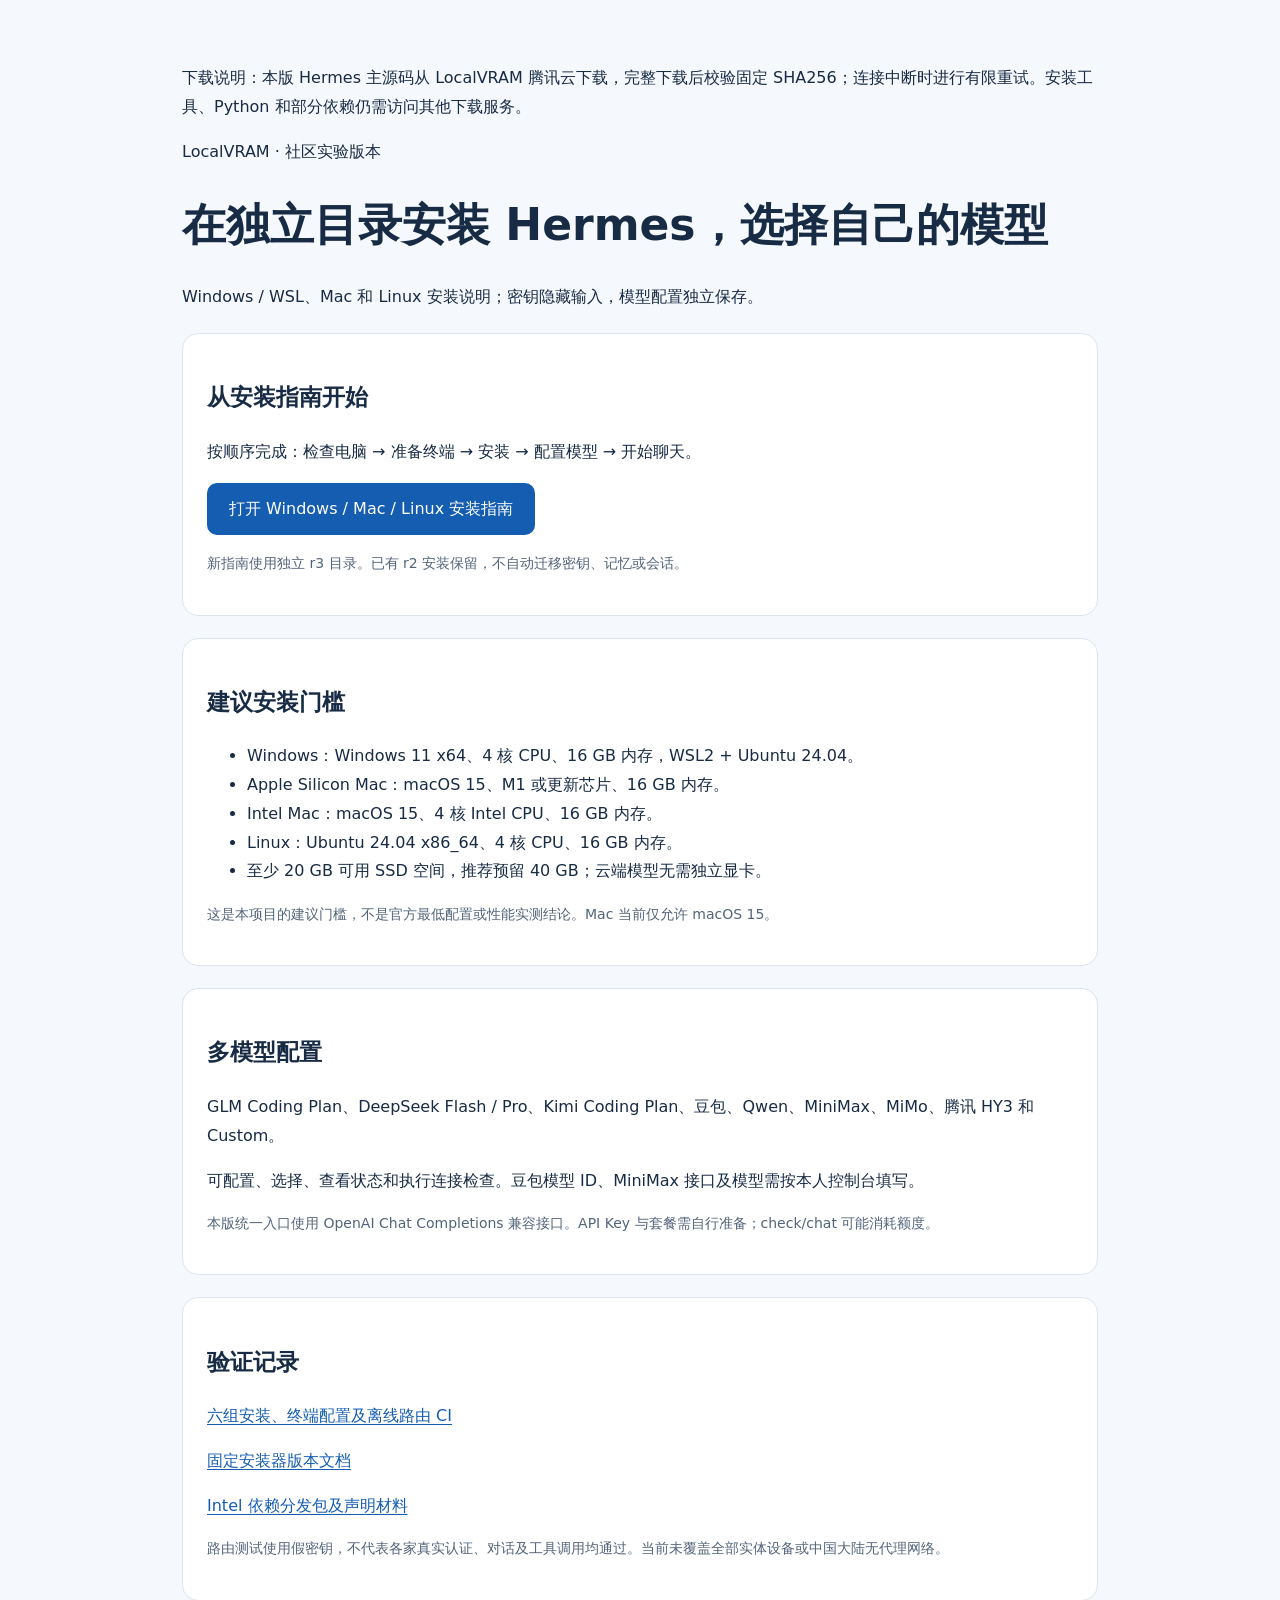
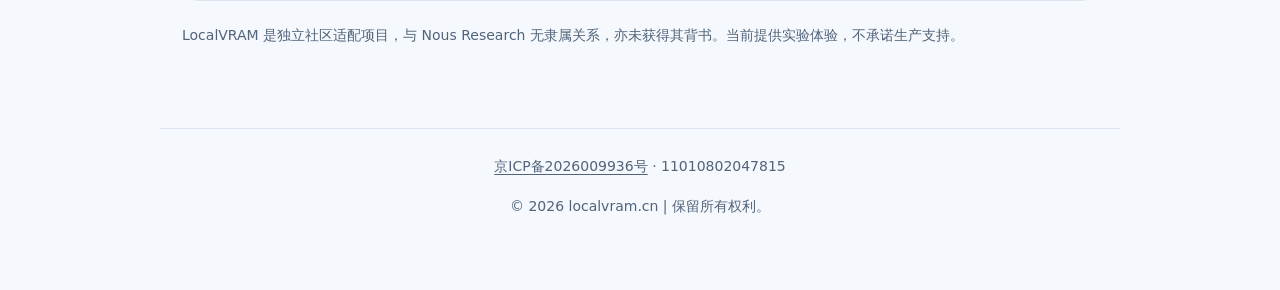
==== site/index.html @ b35cbba8 "docs: pin installation guide to verified Tencent source downloads" ====
<!doctype html>
<html lang="zh-CN">
<head>
<meta charset="utf-8">
<meta name="viewport" content="width=device-width,initial-scale=1">
<meta name="robots" content="noindex,nofollow">
<title>LocalVRAM · Hermes 多模型实验安装入口</title>
<style>
*{box-sizing:border-box}
body{margin:0;background:#f5f8fc;color:#182b45;font:16px/1.8 system-ui,sans-serif}
main{max-width:960px;margin:auto;padding:48px 22px}
h1{font-size:clamp(28px,5vw,44px);line-height:1.3}
h2{font-size:23px}
.card{background:white;border:1px solid #dce5ef;border-radius:16px;padding:24px;margin:22px 0}
a{color:#145db1;text-underline-offset:3px}
.button{display:inline-block;background:#145db1;color:white;padding:12px 22px;border-radius:10px;text-decoration:none}
.small,footer{font-size:14px;color:#52647a}
</style>
</head>
<body><main>
<p>下载说明：本版 Hermes 主源码从 LocalVRAM 腾讯云下载，完整下载后校验固定 SHA256；连接中断时进行有限重试。安装工具、Python 和部分依赖仍需访问其他下载服务。</p>
<p>LocalVRAM · 社区实验版本</p>
<h1>在独立目录安装 Hermes，选择自己的模型</h1>
<p>Windows / WSL、Mac 和 Linux 安装说明；密钥隐藏输入，模型配置独立保存。</p>

<section class="card">
<h2>从安装指南开始</h2>
<p>按顺序完成：检查电脑 → 准备终端 → 安装 → 配置模型 → 开始聊天。</p>
<p><a class="button" href="/guide.html">打开 Windows / Mac / Linux 安装指南</a></p>
<p class="small">新指南使用独立 r3 目录。已有 r2 安装保留，不自动迁移密钥、记忆或会话。</p>
</section>

<section class="card">
<h2>建议安装门槛</h2>
<ul>
<li>Windows：Windows 11 x64、4 核 CPU、16 GB 内存，WSL2 + Ubuntu 24.04。</li>
<li>Apple Silicon Mac：macOS 15、M1 或更新芯片、16 GB 内存。</li>
<li>Intel Mac：macOS 15、4 核 Intel CPU、16 GB 内存。</li>
<li>Linux：Ubuntu 24.04 x86_64、4 核 CPU、16 GB 内存。</li>
<li>至少 20 GB 可用 SSD 空间，推荐预留 40 GB；云端模型无需独立显卡。</li>
</ul>
<p class="small">这是本项目的建议门槛，不是官方最低配置或性能实测结论。Mac 当前仅允许 macOS 15。</p>
</section>

<section class="card">
<h2>多模型配置</h2>
<p>GLM Coding Plan、DeepSeek Flash / Pro、Kimi Coding Plan、豆包、Qwen、MiniMax、MiMo、腾讯 HY3 和 Custom。</p>
<p>可配置、选择、查看状态和执行连接检查。豆包模型 ID、MiniMax 接口及模型需按本人控制台填写。</p>
<p class="small">本版统一入口使用 OpenAI Chat Completions 兼容接口。API Key 与套餐需自行准备；check/chat 可能消耗额度。</p>
</section>

<section class="card">
<h2>验证记录</h2>
<p><a href="https://github.com/kxz2009-crypto/hermes-cn/actions/runs/37817079088">六组安装、终端配置及离线路由 CI</a></p>
<p><a href="https://github.com/kxz2009-crypto/hermes-cn/tree/7b7215b89e9b3e55b879e2cf4e97b48a50bc4321/docs">固定安装器版本文档</a></p>
<p><a href="https://github.com/kxz2009-crypto/hermes-cn/releases/tag/deps-cryptography-50.0.0-macos15-intel-r2">Intel 依赖分发包及声明材料</a></p>
<p class="small">路由测试使用假密钥，不代表各家真实认证、对话及工具调用均通过。当前未覆盖全部实体设备或中国大陆无代理网络。</p>
</section>

<footer>LocalVRAM 是独立社区适配项目，与 Nous Research 无隶属关系，亦未获得其背书。当前提供实验体验，不承诺生产支持。</footer>
</main><footer class="localvram-legal-footer" style="max-width:960px;margin:32px auto;padding:24px 22px;border-top:1px solid #dce5ef;text-align:center;font-size:14px;line-height:1.9;color:#52647a">
  <a href="https://beian.miit.gov.cn/" target="_blank" rel="noopener noreferrer" style="color:inherit">京ICP备2026009936号</a>
  <span aria-hidden="true"> · </span>
  <span>11010802047815</span>
  <p>© 2026 localvram.cn | 保留所有权利。</p>
</footer>

</body></html>
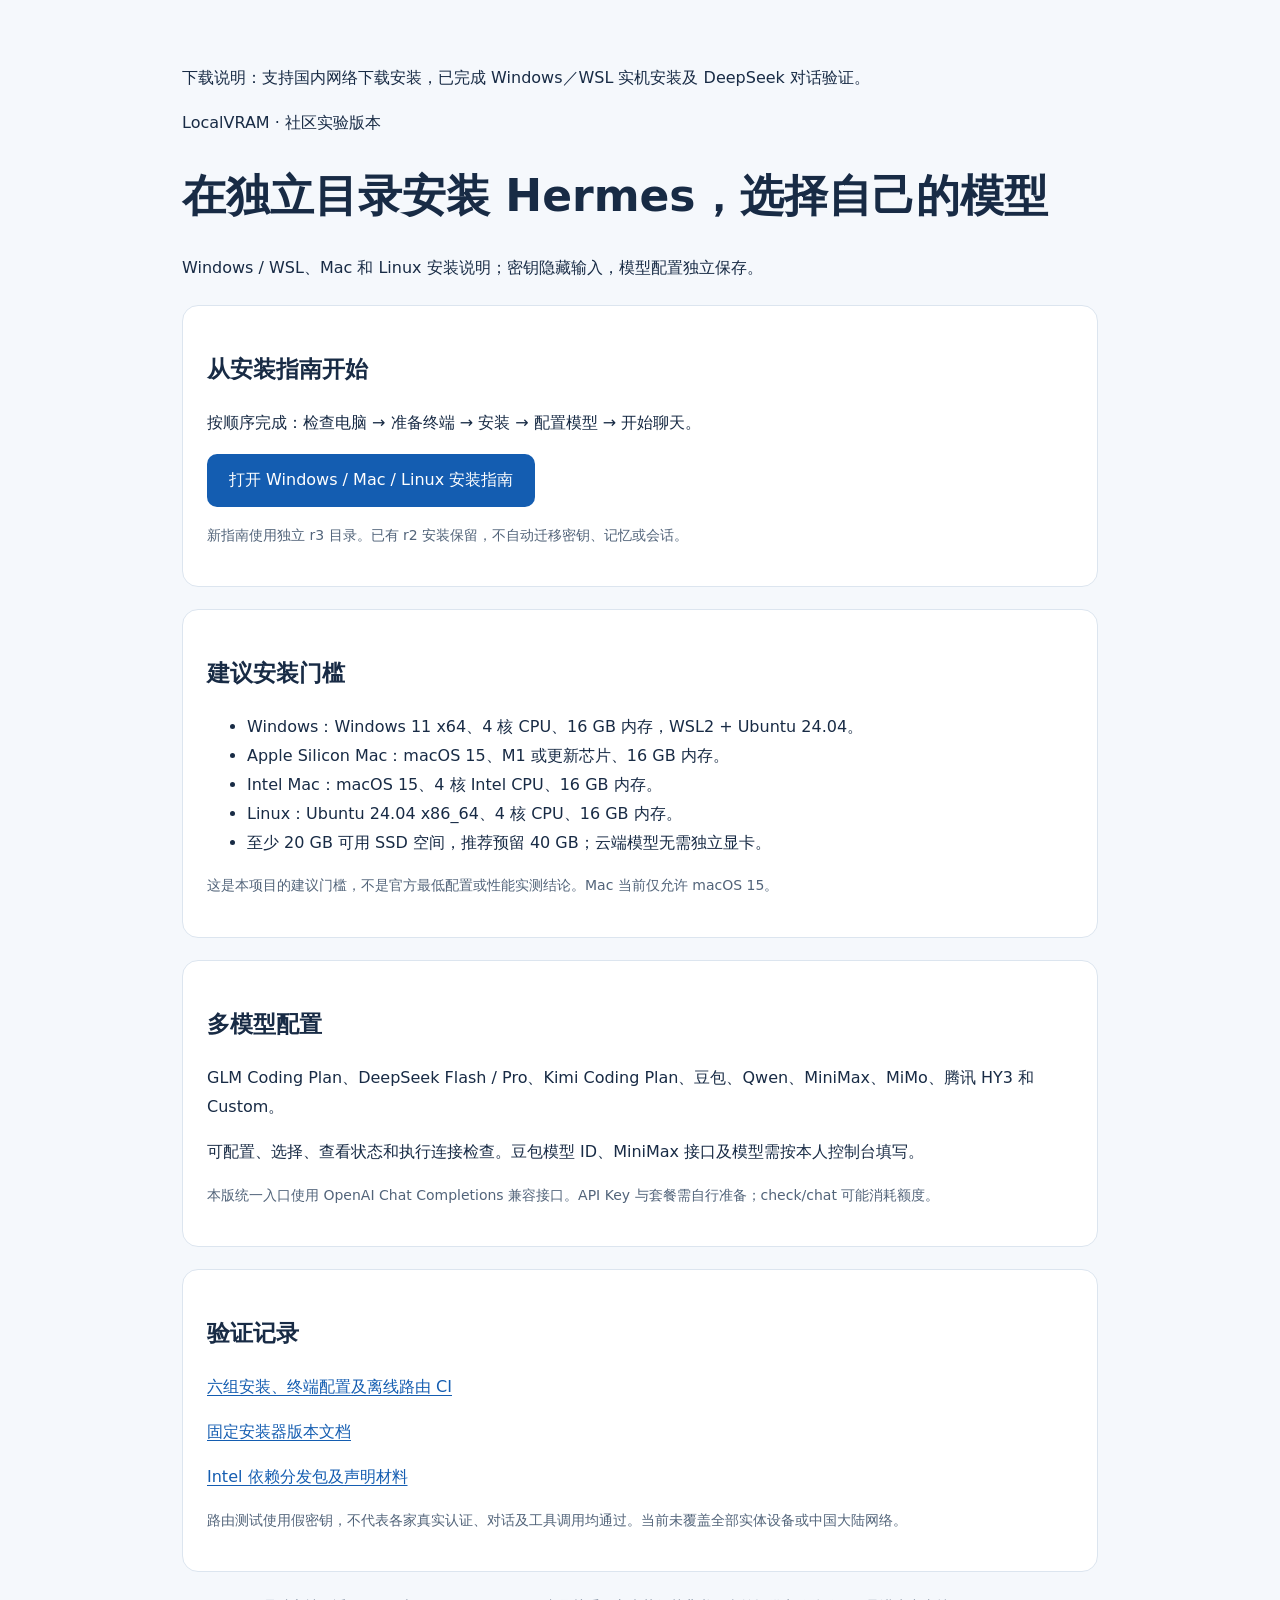
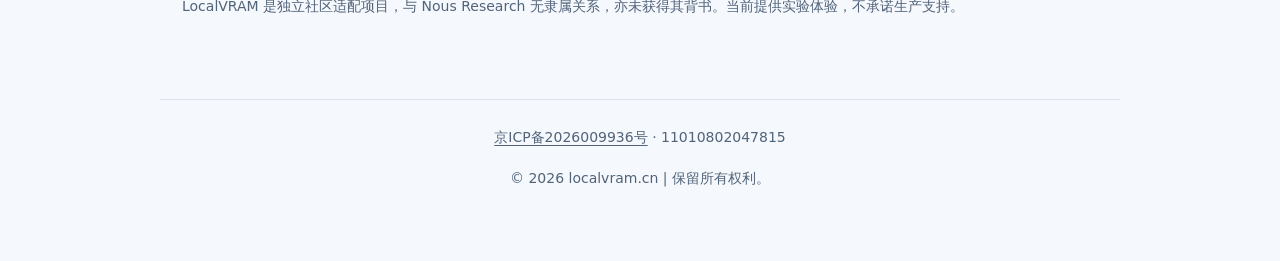
==== commit 0630e7c2: "docs: simplify domestic installation guide and record real-device acceptance" ====
--- a/site/index.html
+++ b/site/index.html
@@ -18,7 +18,7 @@
 </style>
 </head>
 <body><main>
-<p>下载说明：本版 Hermes 主源码从 LocalVRAM 腾讯云下载，完整下载后校验固定 SHA256；连接中断时进行有限重试。安装工具、Python 和部分依赖仍需访问其他下载服务。</p>
+<p>下载说明：支持国内网络下载安装，已完成 Windows／WSL 实机安装及 DeepSeek 对话验证。</p>
 <p>LocalVRAM · 社区实验版本</p>
 <h1>在独立目录安装 Hermes，选择自己的模型</h1>
 <p>Windows / WSL、Mac 和 Linux 安装说明；密钥隐藏输入，模型配置独立保存。</p>
@@ -51,10 +51,10 @@
 
 <section class="card">
 <h2>验证记录</h2>
-<p><a href="https://github.com/kxz2009-crypto/hermes-cn/actions/runs/37817079088">六组安装、终端配置及离线路由 CI</a></p>
-<p><a href="https://github.com/kxz2009-crypto/hermes-cn/tree/7b7215b89e9b3e55b879e2cf4e97b48a50bc4321/docs">固定安装器版本文档</a></p>
+<p><a href="https://github.com/kxz2009-crypto/hermes-cn/actions/runs/37827091899">六组安装、终端配置及离线路由 CI</a></p>
+<p><a href="https://github.com/kxz2009-crypto/hermes-cn/tree/386147344dee20b2921da4afb40c188d6beda499/docs">固定安装器版本文档</a></p>
 <p><a href="https://github.com/kxz2009-crypto/hermes-cn/releases/tag/deps-cryptography-50.0.0-macos15-intel-r2">Intel 依赖分发包及声明材料</a></p>
-<p class="small">路由测试使用假密钥，不代表各家真实认证、对话及工具调用均通过。当前未覆盖全部实体设备或中国大陆无代理网络。</p>
+<p class="small">路由测试使用假密钥，不代表各家真实认证、对话及工具调用均通过。当前未覆盖全部实体设备或中国大陆网络。</p>
 </section>
 
 <footer>LocalVRAM 是独立社区适配项目，与 Nous Research 无隶属关系，亦未获得其背书。当前提供实验体验，不承诺生产支持。</footer>
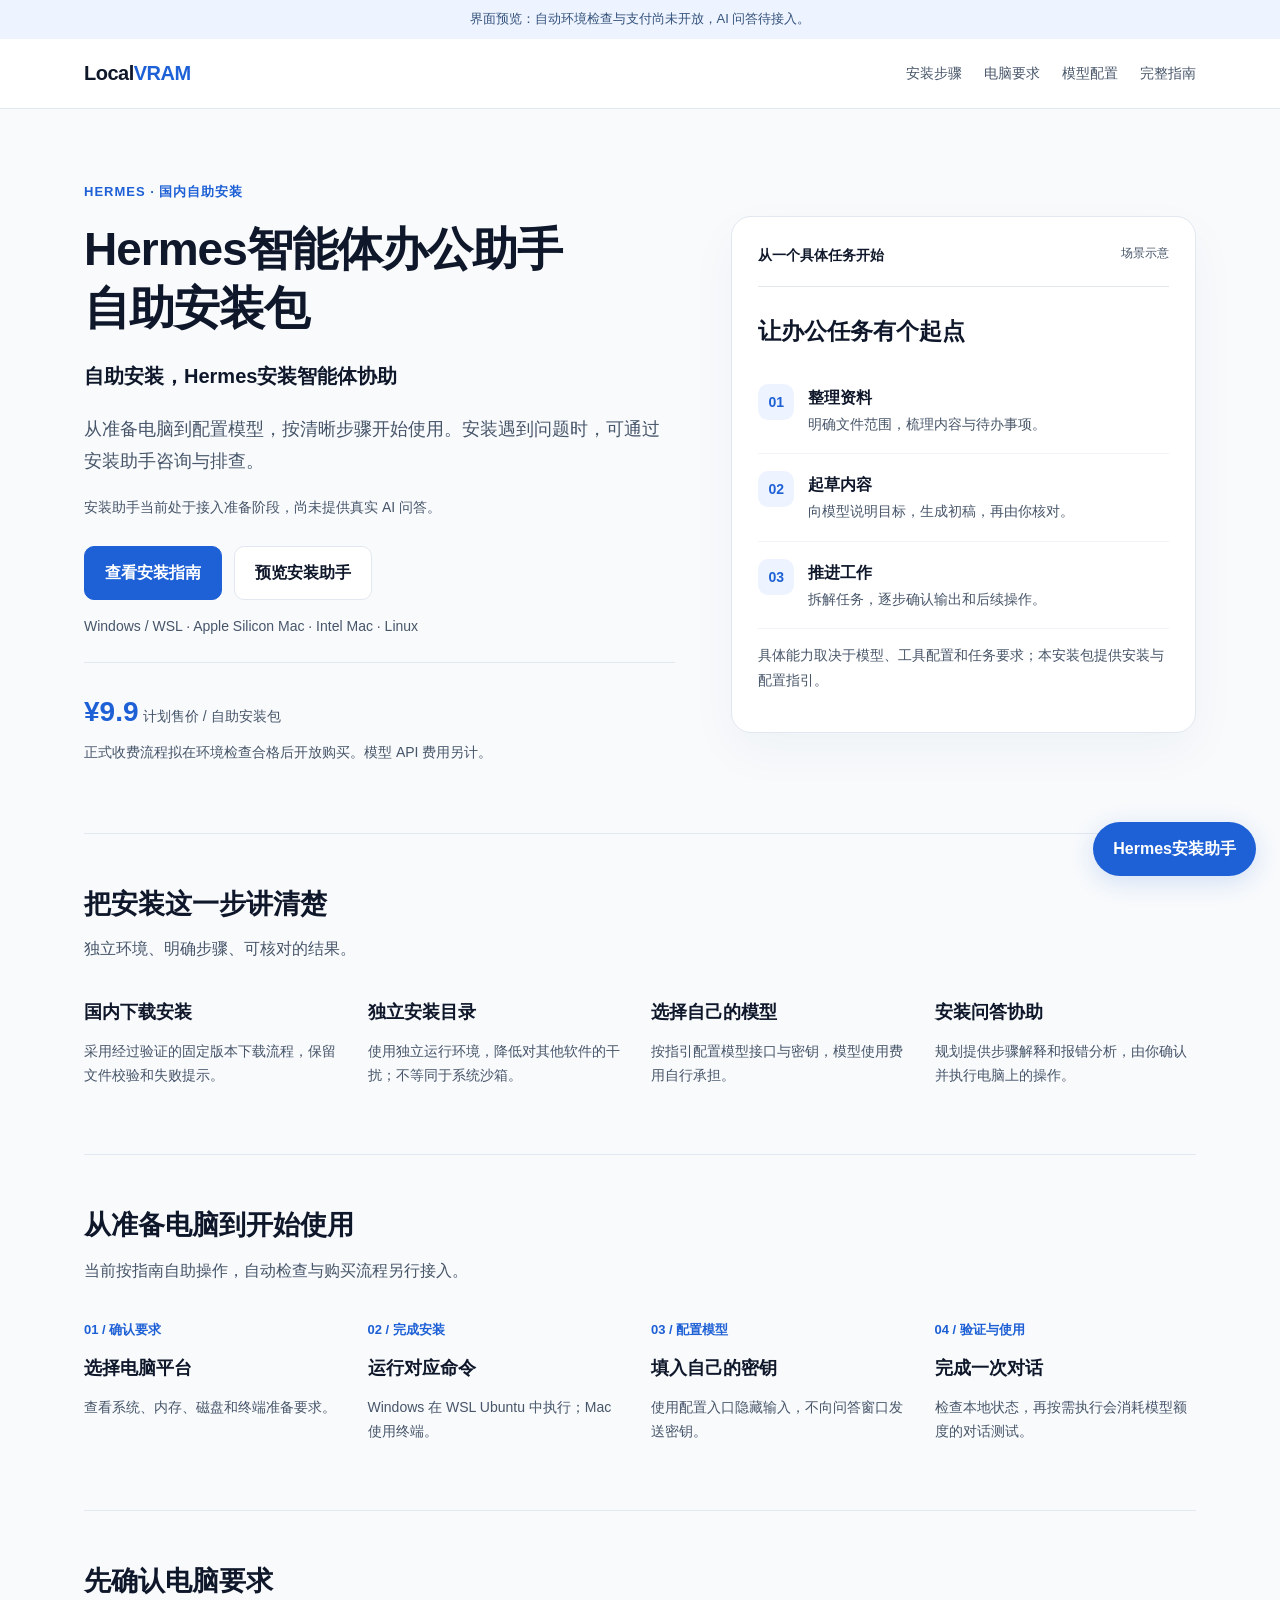
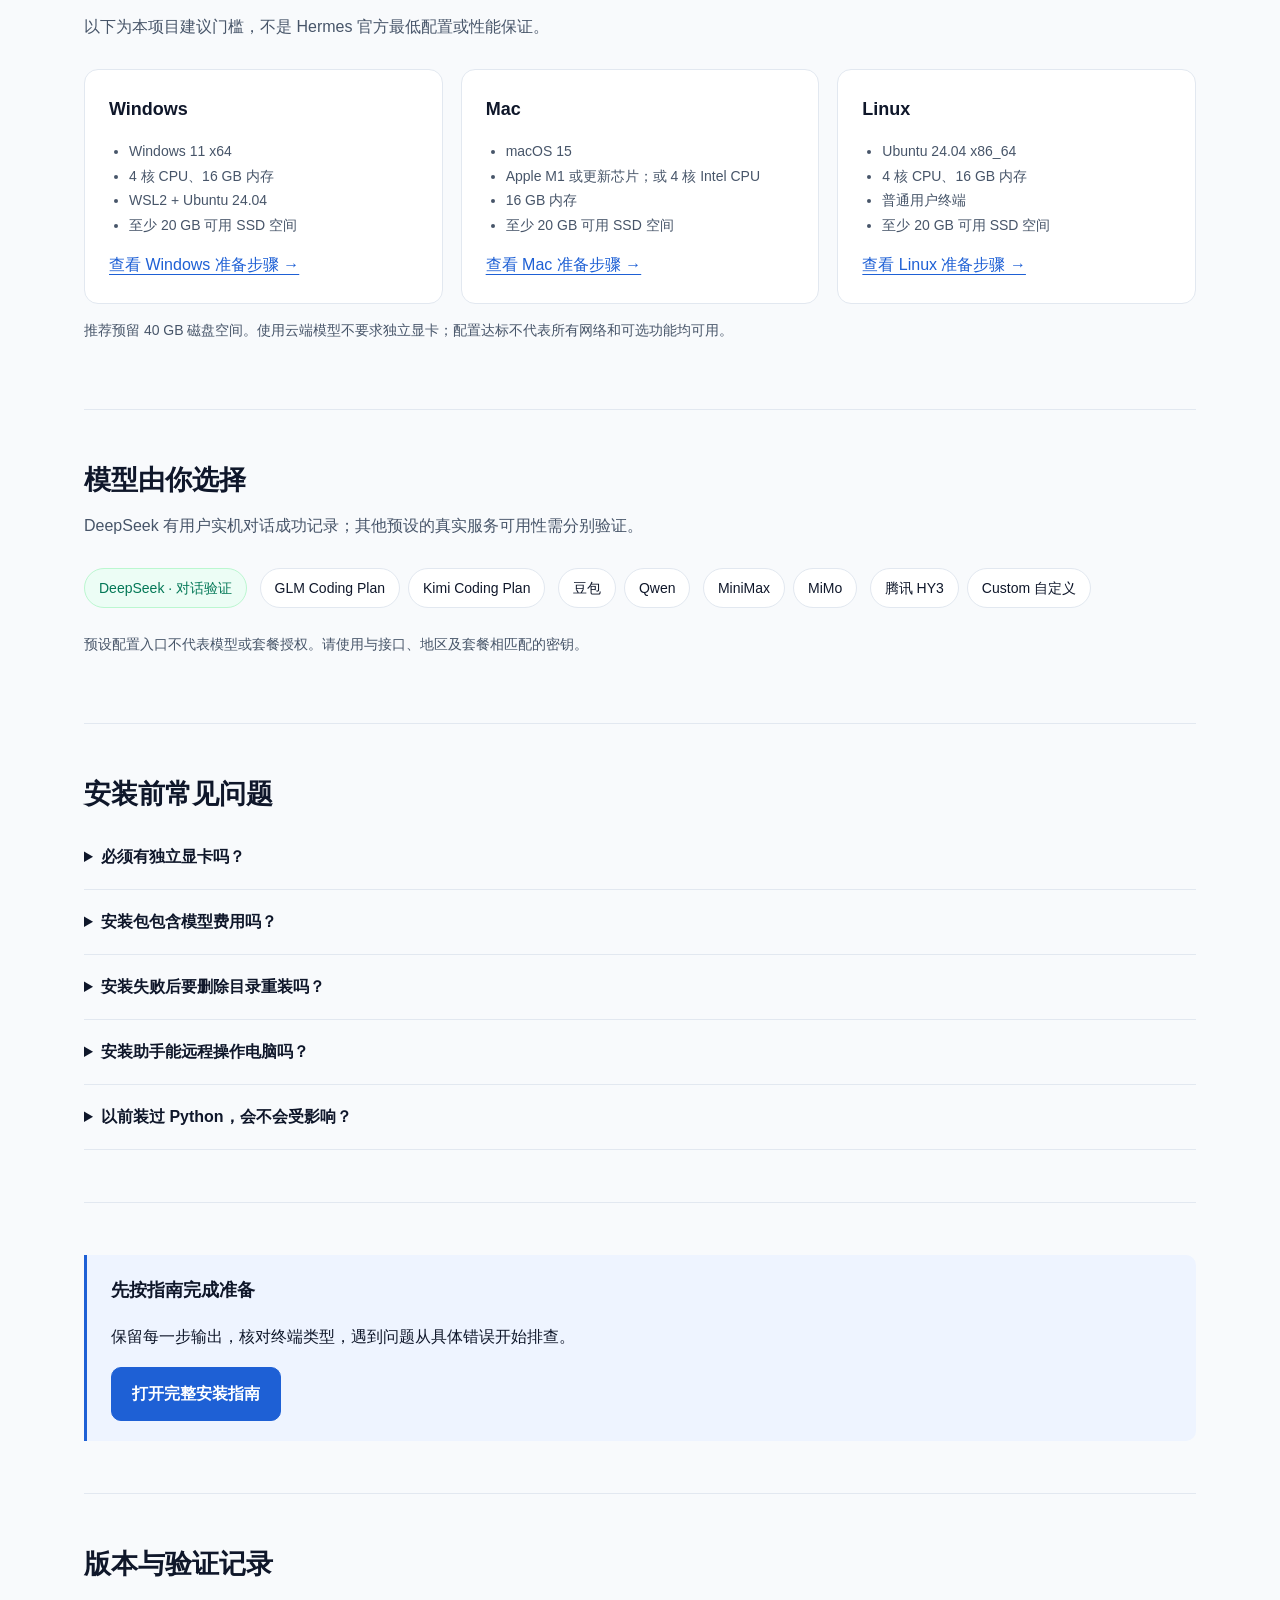
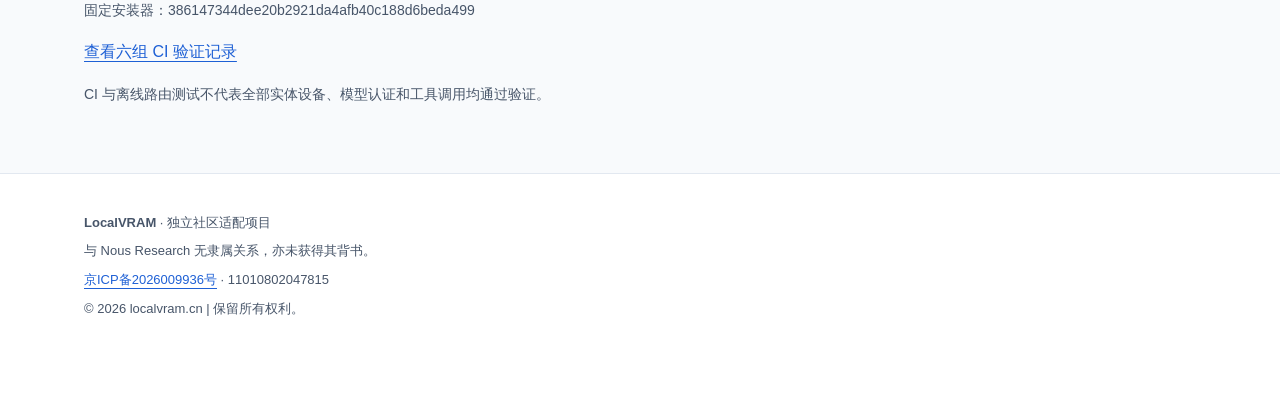
==== commit 77c6c5d9: "feat: add installation assistant UI preview and clear availability states" ====
--- a/site/index.html
+++ b/site/index.html
@@ -4,65 +4,159 @@
 <meta charset="utf-8">
 <meta name="viewport" content="width=device-width,initial-scale=1">
 <meta name="robots" content="noindex,nofollow">
-<title>LocalVRAM · Hermes 多模型实验安装入口</title>
-<style>
-*{box-sizing:border-box}
-body{margin:0;background:#f5f8fc;color:#182b45;font:16px/1.8 system-ui,sans-serif}
-main{max-width:960px;margin:auto;padding:48px 22px}
-h1{font-size:clamp(28px,5vw,44px);line-height:1.3}
-h2{font-size:23px}
-.card{background:white;border:1px solid #dce5ef;border-radius:16px;padding:24px;margin:22px 0}
-a{color:#145db1;text-underline-offset:3px}
-.button{display:inline-block;background:#145db1;color:white;padding:12px 22px;border-radius:10px;text-decoration:none}
-.small,footer{font-size:14px;color:#52647a}
-</style>
+<title>Hermes智能体办公助手自助安装包 · LocalVRAM</title>
+<link rel="stylesheet" href="product.css">
+<script src="product.js" defer></script>
 </head>
-<body><main>
-<p>下载说明：支持国内网络下载安装，已完成 Windows／WSL 实机安装及 DeepSeek 对话验证。</p>
-<p>LocalVRAM · 社区实验版本</p>
-<h1>在独立目录安装 Hermes，选择自己的模型</h1>
-<p>Windows / WSL、Mac 和 Linux 安装说明；密钥隐藏输入，模型配置独立保存。</p>
+<body>
+<div class="preview">界面预览：自动环境检查与支付尚未开放，AI 问答待接入。</div>
+<div class="mobile-note">请在电脑上完成安装。手机可以阅读指南；支付功能尚未开放。</div>
+<header class="header">
+<nav class="nav" aria-label="主导航">
+<a class="brand" href="index.html">Local<span>VRAM</span></a>
+<div class="links">
+<a href="#steps">安装步骤</a><a href="#requirements">电脑要求</a>
+<a href="#models">模型配置</a><a href="guide.html">完整指南</a>
+</div>
+</nav>
+</header>
 
-<section class="card">
-<h2>从安装指南开始</h2>
-<p>按顺序完成：检查电脑 → 准备终端 → 安装 → 配置模型 → 开始聊天。</p>
-<p><a class="button" href="/guide.html">打开 Windows / Mac / Linux 安装指南</a></p>
-<p class="small">新指南使用独立 r3 目录。已有 r2 安装保留，不自动迁移密钥、记忆或会话。</p>
+<main class="container">
+<section class="hero">
+<div>
+<div class="eyebrow">HERMES · 国内自助安装</div>
+<h1>Hermes智能体办公助手<br>自助安装包</h1>
+<p class="subtitle">自助安装，Hermes安装智能体协助</p>
+<p class="lead">从准备电脑到配置模型，按清晰步骤开始使用。安装遇到问题时，可通过安装助手咨询与排查。</p>
+<p class="small">安装助手当前处于接入准备阶段，尚未提供真实 AI 问答。</p>
+<div class="actions">
+<a class="button primary" href="guide.html">查看安装指南</a>
+<button class="button" type="button" data-open-assistant>预览安装助手</button>
+</div>
+<p class="small">Windows / WSL · Apple Silicon Mac · Intel Mac · Linux</p>
+<div class="price">
+<p><strong>¥9.9</strong> <span class="small">计划售价 / 自助安装包</span></p>
+<p class="small">正式收费流程拟在环境检查合格后开放购买。模型 API 费用另计。</p>
+</div>
+</div>
+
+<div class="scene" aria-label="办公使用场景示意">
+<div class="scene-top"><strong>从一个具体任务开始</strong><span>场景示意</span></div>
+<div class="scene-title">让办公任务有个起点</div>
+<div class="task"><b>01</b><div><strong>整理资料</strong>
+<p>明确文件范围，梳理内容与待办事项。</p></div></div>
+<div class="task"><b>02</b><div><strong>起草内容</strong>
+<p>向模型说明目标，生成初稿，再由你核对。</p></div></div>
+<div class="task"><b>03</b><div><strong>推进工作</strong>
+<p>拆解任务，逐步确认输出和后续操作。</p></div></div>
+<p class="small">具体能力取决于模型、工具配置和任务要求；本安装包提供安装与配置指引。</p>
+</div>
 </section>
 
-<section class="card">
-<h2>建议安装门槛</h2>
-<ul>
-<li>Windows：Windows 11 x64、4 核 CPU、16 GB 内存，WSL2 + Ubuntu 24.04。</li>
-<li>Apple Silicon Mac：macOS 15、M1 或更新芯片、16 GB 内存。</li>
-<li>Intel Mac：macOS 15、4 核 Intel CPU、16 GB 内存。</li>
-<li>Linux：Ubuntu 24.04 x86_64、4 核 CPU、16 GB 内存。</li>
-<li>至少 20 GB 可用 SSD 空间，推荐预留 40 GB；云端模型无需独立显卡。</li>
-</ul>
-<p class="small">这是本项目的建议门槛，不是官方最低配置或性能实测结论。Mac 当前仅允许 macOS 15。</p>
+<section class="section">
+<h2>把安装这一步讲清楚</h2>
+<p class="section-intro">独立环境、明确步骤、可核对的结果。</p>
+<div class="grid">
+<div class="feature"><h3>国内下载安装</h3>
+<p>采用经过验证的固定版本下载流程，保留文件校验和失败提示。</p></div>
+<div class="feature"><h3>独立安装目录</h3>
+<p>使用独立运行环境，降低对其他软件的干扰；不等同于系统沙箱。</p></div>
+<div class="feature"><h3>选择自己的模型</h3>
+<p>按指引配置模型接口与密钥，模型使用费用自行承担。</p></div>
+<div class="feature"><h3>安装问答协助</h3>
+<p>规划提供步骤解释和报错分析，由你确认并执行电脑上的操作。</p></div>
+</div>
 </section>
 
-<section class="card">
-<h2>多模型配置</h2>
-<p>GLM Coding Plan、DeepSeek Flash / Pro、Kimi Coding Plan、豆包、Qwen、MiniMax、MiMo、腾讯 HY3 和 Custom。</p>
-<p>可配置、选择、查看状态和执行连接检查。豆包模型 ID、MiniMax 接口及模型需按本人控制台填写。</p>
-<p class="small">本版统一入口使用 OpenAI Chat Completions 兼容接口。API Key 与套餐需自行准备；check/chat 可能消耗额度。</p>
+<section class="section" id="steps">
+<h2>从准备电脑到开始使用</h2>
+<p class="section-intro">当前按指南自助操作，自动检查与购买流程另行接入。</p>
+<div class="grid">
+<div class="feature"><div class="number">01 / 确认要求</div>
+<h3>选择电脑平台</h3><p>查看系统、内存、磁盘和终端准备要求。</p></div>
+<div class="feature"><div class="number">02 / 完成安装</div>
+<h3>运行对应命令</h3><p>Windows 在 WSL Ubuntu 中执行；Mac 使用终端。</p></div>
+<div class="feature"><div class="number">03 / 配置模型</div>
+<h3>填入自己的密钥</h3><p>使用配置入口隐藏输入，不向问答窗口发送密钥。</p></div>
+<div class="feature"><div class="number">04 / 验证与使用</div>
+<h3>完成一次对话</h3><p>检查本地状态，再按需执行会消耗模型额度的对话测试。</p></div>
+</div>
 </section>
 
-<section class="card">
-<h2>验证记录</h2>
-<p><a href="https://github.com/kxz2009-crypto/hermes-cn/actions/runs/37827091899">六组安装、终端配置及离线路由 CI</a></p>
-<p><a href="https://github.com/kxz2009-crypto/hermes-cn/tree/386147344dee20b2921da4afb40c188d6beda499/docs">固定安装器版本文档</a></p>
-<p><a href="https://github.com/kxz2009-crypto/hermes-cn/releases/tag/deps-cryptography-50.0.0-macos15-intel-r2">Intel 依赖分发包及声明材料</a></p>
-<p class="small">路由测试使用假密钥，不代表各家真实认证、对话及工具调用均通过。当前未覆盖全部实体设备或中国大陆网络。</p>
+<section class="section" id="requirements">
+<h2>先确认电脑要求</h2>
+<p class="section-intro">以下为本项目建议门槛，不是 Hermes 官方最低配置或性能保证。</p>
+<div class="platforms">
+<article class="platform"><h3>Windows</h3><ul>
+<li>Windows 11 x64</li><li>4 核 CPU、16 GB 内存</li>
+<li>WSL2 + Ubuntu 24.04</li><li>至少 20 GB 可用 SSD 空间</li>
+</ul><a href="guide.html">查看 Windows 准备步骤 →</a></article>
+<article class="platform"><h3>Mac</h3><ul>
+<li>macOS 15</li><li>Apple M1 或更新芯片；或 4 核 Intel CPU</li>
+<li>16 GB 内存</li><li>至少 20 GB 可用 SSD 空间</li>
+</ul><a href="guide.html">查看 Mac 准备步骤 →</a></article>
+<article class="platform"><h3>Linux</h3><ul>
+<li>Ubuntu 24.04 x86_64</li><li>4 核 CPU、16 GB 内存</li>
+<li>普通用户终端</li><li>至少 20 GB 可用 SSD 空间</li>
+</ul><a href="guide.html">查看 Linux 准备步骤 →</a></article>
+</div>
+<p class="small">推荐预留 40 GB 磁盘空间。使用云端模型不要求独立显卡；配置达标不代表所有网络和可选功能均可用。</p>
 </section>
 
-<footer>LocalVRAM 是独立社区适配项目，与 Nous Research 无隶属关系，亦未获得其背书。当前提供实验体验，不承诺生产支持。</footer>
-</main><footer class="localvram-legal-footer" style="max-width:960px;margin:32px auto;padding:24px 22px;border-top:1px solid #dce5ef;text-align:center;font-size:14px;line-height:1.9;color:#52647a">
-  <a href="https://beian.miit.gov.cn/" target="_blank" rel="noopener noreferrer" style="color:inherit">京ICP备2026009936号</a>
-  <span aria-hidden="true"> · </span>
-  <span>11010802047815</span>
-  <p>© 2026 localvram.cn | 保留所有权利。</p>
-</footer>
+<section class="section" id="models">
+<h2>模型由你选择</h2>
+<p class="section-intro">DeepSeek 有用户实机对话成功记录；其他预设的真实服务可用性需分别验证。</p>
+<span class="pill verified">DeepSeek · 对话验证</span>
+<span class="pill">GLM Coding Plan</span><span class="pill">Kimi Coding Plan</span>
+<span class="pill">豆包</span><span class="pill">Qwen</span>
+<span class="pill">MiniMax</span><span class="pill">MiMo</span>
+<span class="pill">腾讯 HY3</span><span class="pill">Custom 自定义</span>
+<p class="small">预设配置入口不代表模型或套餐授权。请使用与接口、地区及套餐相匹配的密钥。</p>
+</section>
 
-</body></html>
+<section class="section">
+<h2>安装前常见问题</h2>
+<details class="faq"><summary>必须有独立显卡吗？</summary>
+<p>本版主要连接云端模型，无需独立显卡。本地模型需要另行评估硬件。</p></details>
+<details class="faq"><summary>安装包包含模型费用吗？</summary>
+<p>不包含。模型账号、API Key 和使用额度由你自行准备。</p></details>
+<details class="faq"><summary>安装失败后要删除目录重装吗？</summary>
+<p>先保留错误提示和失败现场，查看指南对应处理方法。不要直接删除已有安装、配置或会话。</p></details>
+<details class="faq"><summary>安装助手能远程操作电脑吗？</summary>
+<p>不能。问答功能拟提供安装解释和排错建议，电脑操作由你确认并执行。</p></details>
+<details class="faq"><summary>以前装过 Python，会不会受影响？</summary>
+<p>本版使用独立运行环境以降低干扰，不承诺绝对零冲突。安装前仍需检查路径与现有环境。</p></details>
+</section>
+
+<section class="section">
+<div class="notice">
+<h3>先按指南完成准备</h3>
+<p>保留每一步输出，核对终端类型，遇到问题从具体错误开始排查。</p>
+<a class="button primary" href="guide.html">打开完整安装指南</a>
+</div>
+</section>
+
+<section class="section">
+<h2>版本与验证记录</h2>
+<p class="small">固定安装器：386147344dee20b2921da4afb40c188d6beda499</p>
+<p><a href="https://github.com/kxz2009-crypto/hermes-cn/actions/runs/37827091899">查看六组 CI 验证记录</a></p>
+<p class="small">CI 与离线路由测试不代表全部实体设备、模型认证和工具调用均通过验证。</p>
+</section>
+</main>
+<footer class="footer"><div class="footer-inner">
+<p><strong>LocalVRAM</strong> · 独立社区适配项目</p>
+<p>与 Nous Research 无隶属关系，亦未获得其背书。</p>
+<p><a href="https://beian.miit.gov.cn/" target="_blank"
+rel="noopener noreferrer">京ICP备2026009936号</a> · <span>11010802047815</span></p>
+<p>© 2026 localvram.cn | 保留所有权利。</p>
+</div></footer>
+<button class="assistant-launch" id="assistant-launch" type="button"
+aria-haspopup="dialog" aria-controls="assistant-panel">Hermes安装助手</button>
+<dialog class="assistant-panel" id="assistant-panel" aria-labelledby="assistant-title">
+<div class="assistant-top"><strong id="assistant-title">Hermes安装助手 · 预览</strong>
+<button id="assistant-close" type="button" aria-label="关闭安装助手">关闭</button></div>
+<iframe src="install-assistant.html" title="Hermes安装助手问答"
+loading="lazy" referrerpolicy="same-origin"></iframe>
+</dialog>
+</body>
+</html>
--- a/site/product.css
+++ b/site/product.css
@@ -0,0 +1,138 @@
+:root{
+  --blue:#1e60d5;--blue-dark:#164eac;--ink:#0f172a;
+  --muted:#475569;--line:#e2e8f0;--bg:#f8fafc;
+  --green:#059669;--radius:16px;
+}
+*{box-sizing:border-box}
+html{scroll-behavior:smooth;scroll-padding-top:100px}
+body{margin:0;background:var(--bg);color:var(--ink);
+  font:16px/1.75 -apple-system,BlinkMacSystemFont,"Segoe UI",
+  "PingFang SC","Microsoft YaHei",sans-serif}
+a{color:var(--blue);text-underline-offset:4px}
+button,input,textarea{font:inherit}
+button,a{-webkit-tap-highlight-color:transparent}
+button{cursor:pointer}
+:focus-visible{outline:3px solid #0ea5e9;outline-offset:4px}
+[hidden]{display:none!important}
+.preview{padding:8px 20px;text-align:center;background:#eef4ff;
+  color:#34527c;font-size:13px}
+.header{background:#ffffffed;border-bottom:1px solid var(--line);
+  position:sticky;top:0;z-index:10}
+.nav{max-width:1160px;margin:auto;padding:17px 24px;display:flex;
+  align-items:center;justify-content:space-between;gap:20px;flex-wrap:wrap}
+.brand{font-size:20px;font-weight:800;letter-spacing:-.5px;
+  text-decoration:none;color:var(--ink)}
+.brand span{color:var(--blue)}
+.links{display:flex;gap:22px;align-items:center;flex-wrap:wrap}
+.links a{font-size:14px;color:var(--muted);text-decoration:none}
+.links a:hover{color:var(--blue)}
+.container{max-width:1160px;margin:auto;padding:0 24px}
+.hero{display:grid;grid-template-columns:1.12fr .88fr;
+  gap:56px;align-items:center;padding:72px 0 64px}
+.eyebrow{font-size:13px;font-weight:700;letter-spacing:1px;color:var(--blue)}
+h1{font-size:clamp(30px,3.8vw,46px);line-height:1.3;letter-spacing:-1px;
+  margin:16px 0 20px}
+h2{font-size:27px;line-height:1.4;margin:0 0 12px}
+h3{font-size:18px;margin:0 0 10px}
+.lead{color:var(--muted);font-size:18px;max-width:620px}
+.subtitle{font-weight:600;color:var(--ink);font-size:20px}
+.actions{display:flex;gap:12px;flex-wrap:wrap;margin:26px 0 14px}
+.button{display:inline-flex;align-items:center;justify-content:center;
+  padding:12px 20px;border-radius:10px;border:1px solid var(--line);
+  background:#fff;color:var(--ink);font-weight:600;text-decoration:none}
+.button.primary{background:var(--blue);border-color:var(--blue);color:#fff}
+.button.primary:hover{background:var(--blue-dark)}
+.small{font-size:14px;color:var(--muted)}
+.price{margin-top:24px;padding-top:20px;border-top:1px solid var(--line)}
+.price strong{font-size:28px;color:var(--blue)}
+.price p{margin:4px 0}
+.scene{background:#fff;border:1px solid var(--line);border-radius:20px;
+  padding:26px;box-shadow:0 18px 50px #19365b0a}
+.scene-top{display:flex;justify-content:space-between;gap:12px;
+  padding-bottom:18px;border-bottom:1px solid var(--line);font-size:14px}
+.scene-top span{color:var(--muted);font-size:12px}
+.scene-title{font-size:23px;font-weight:700;margin:24px 0 16px}
+.task{display:flex;gap:14px;padding:17px 0;border-bottom:1px solid #f1f5f9}
+.task b{display:grid;place-items:center;width:36px;height:36px;flex:none;
+  border-radius:10px;background:#eef4ff;color:var(--blue);font-size:14px}
+.task p{margin:0;font-size:14px;color:var(--muted)}
+.task strong{font-size:16px}
+.section{padding:52px 0;border-top:1px solid var(--line)}
+.section-intro{color:var(--muted);margin:0 0 28px}
+.grid{display:grid;grid-template-columns:repeat(4,minmax(0,1fr));gap:22px}
+.feature{padding:6px 0}
+.feature p{font-size:14px;color:var(--muted);margin:8px 0}
+.number{font-size:13px;color:var(--blue);font-weight:700;margin-bottom:12px}
+.platforms{display:grid;grid-template-columns:repeat(3,minmax(0,1fr));gap:18px}
+.platform{background:#fff;border:1px solid var(--line);border-radius:14px;padding:24px}
+.platform ul{padding-left:20px;color:var(--muted);font-size:14px}
+.pill{display:inline-block;border:1px solid var(--line);border-radius:24px;
+  padding:7px 14px;background:#fff;font-size:14px;margin:0 8px 10px 0}
+.pill.verified{color:#047857;background:#ecfdf5;border-color:#bbf7d0}
+details.faq{border-bottom:1px solid var(--line);padding:18px 0}
+details.faq summary{cursor:pointer;font-weight:600}
+details.faq p{color:var(--muted);max-width:850px}
+.notice{padding:20px 24px;border-left:3px solid var(--blue);
+  background:#eef4ff;border-radius:0 10px 10px 0}
+.footer{border-top:1px solid var(--line);padding:32px 24px 90px;
+  background:#fff;color:var(--muted);font-size:13px}
+.footer-inner{max-width:1112px;margin:auto}
+.footer p{margin:6px 0}
+.mobile-note{display:none}
+.assistant-launch{position:fixed;right:24px;bottom:24px;z-index:25;
+  border:0;border-radius:30px;background:var(--blue);color:white;
+  padding:13px 20px;font-weight:600;box-shadow:0 6px 24px #1e60d52b}
+.assistant-panel{position:fixed;inset:16px 16px 16px auto;margin:0;
+  width:410px;max-width:calc(100vw - 32px);height:calc(100dvh - 32px);
+  max-height:none;padding:0;border:1px solid var(--line);border-radius:16px;
+  box-shadow:0 16px 60px #0f172a24;background:#fff;z-index:30}
+.assistant-panel[open]{display:flex;flex-direction:column}
+.assistant-panel::backdrop{background:#0f172a55}
+.assistant-top{display:flex;align-items:center;justify-content:space-between;
+  padding:13px 18px;border-bottom:1px solid var(--line);font-size:14px}
+.assistant-top button{border:1px solid var(--line);border-radius:7px;
+  padding:4px 10px;background:#fff;color:var(--ink)}
+.assistant-panel iframe{border:0;width:100%;flex:1;min-height:0}
+.guide{max-width:940px;margin:auto;padding:40px 28px 64px}
+.guide h1{font-size:34px}
+.guide h2{margin-top:42px;font-size:23px}
+.guide p,.guide li{overflow-wrap:anywhere}
+.guide pre{position:relative;overflow:auto;background:#102139;color:#edf5ff;
+  border-radius:12px;padding:52px 20px 20px;line-height:1.65}
+.guide code{font:13px/1.65 ui-monospace,SFMono-Regular,Consolas,monospace}
+.code-copy{position:absolute;right:10px;top:10px;background:#263d59;color:#fff;
+  border:1px solid #46617f;border-radius:6px;padding:4px 10px;font-size:12px}
+.guide-toc{background:#fff;border:1px solid var(--line);border-radius:12px;
+  padding:16px 20px;margin:24px 0}
+.guide-toc summary{cursor:pointer;font-weight:600}
+.guide-toc ol{padding-left:22px}
+.guide-toc a{font-size:14px}
+@media(min-width:1280px){
+  body.assistant-open{padding-right:440px}
+  body.assistant-open .hero{grid-template-columns:1fr;gap:28px}
+  body.assistant-open .grid{grid-template-columns:repeat(2,minmax(0,1fr))}
+  body.assistant-open .platforms{grid-template-columns:1fr}
+}
+@media(max-width:860px){
+  .hero{grid-template-columns:1fr;gap:32px;padding:36px 0}
+  .grid{grid-template-columns:repeat(2,minmax(0,1fr))}
+  .platforms{grid-template-columns:1fr}
+  .mobile-note{display:block;background:#fffbeb;color:#92400e;
+    padding:10px 20px;font-size:13px}
+}
+@media(max-width:560px){
+  .nav{padding:12px 18px;gap:8px}
+  .links{gap:15px}
+  .links a{font-size:13px}
+  .container{padding:0 20px}
+  .grid{grid-template-columns:1fr;gap:24px}
+  .hero{padding:30px 0}
+  .scene{padding:20px}
+  .section{padding:36px 0}
+  .guide{padding:28px 18px}
+  .guide h1{font-size:28px}
+  .assistant-panel{inset:0;width:100%;max-width:100%;
+    height:100dvh;border:0;border-radius:0}
+  .assistant-launch{right:16px;bottom:16px}
+}
+@media(prefers-reduced-motion:reduce){html{scroll-behavior:auto}}
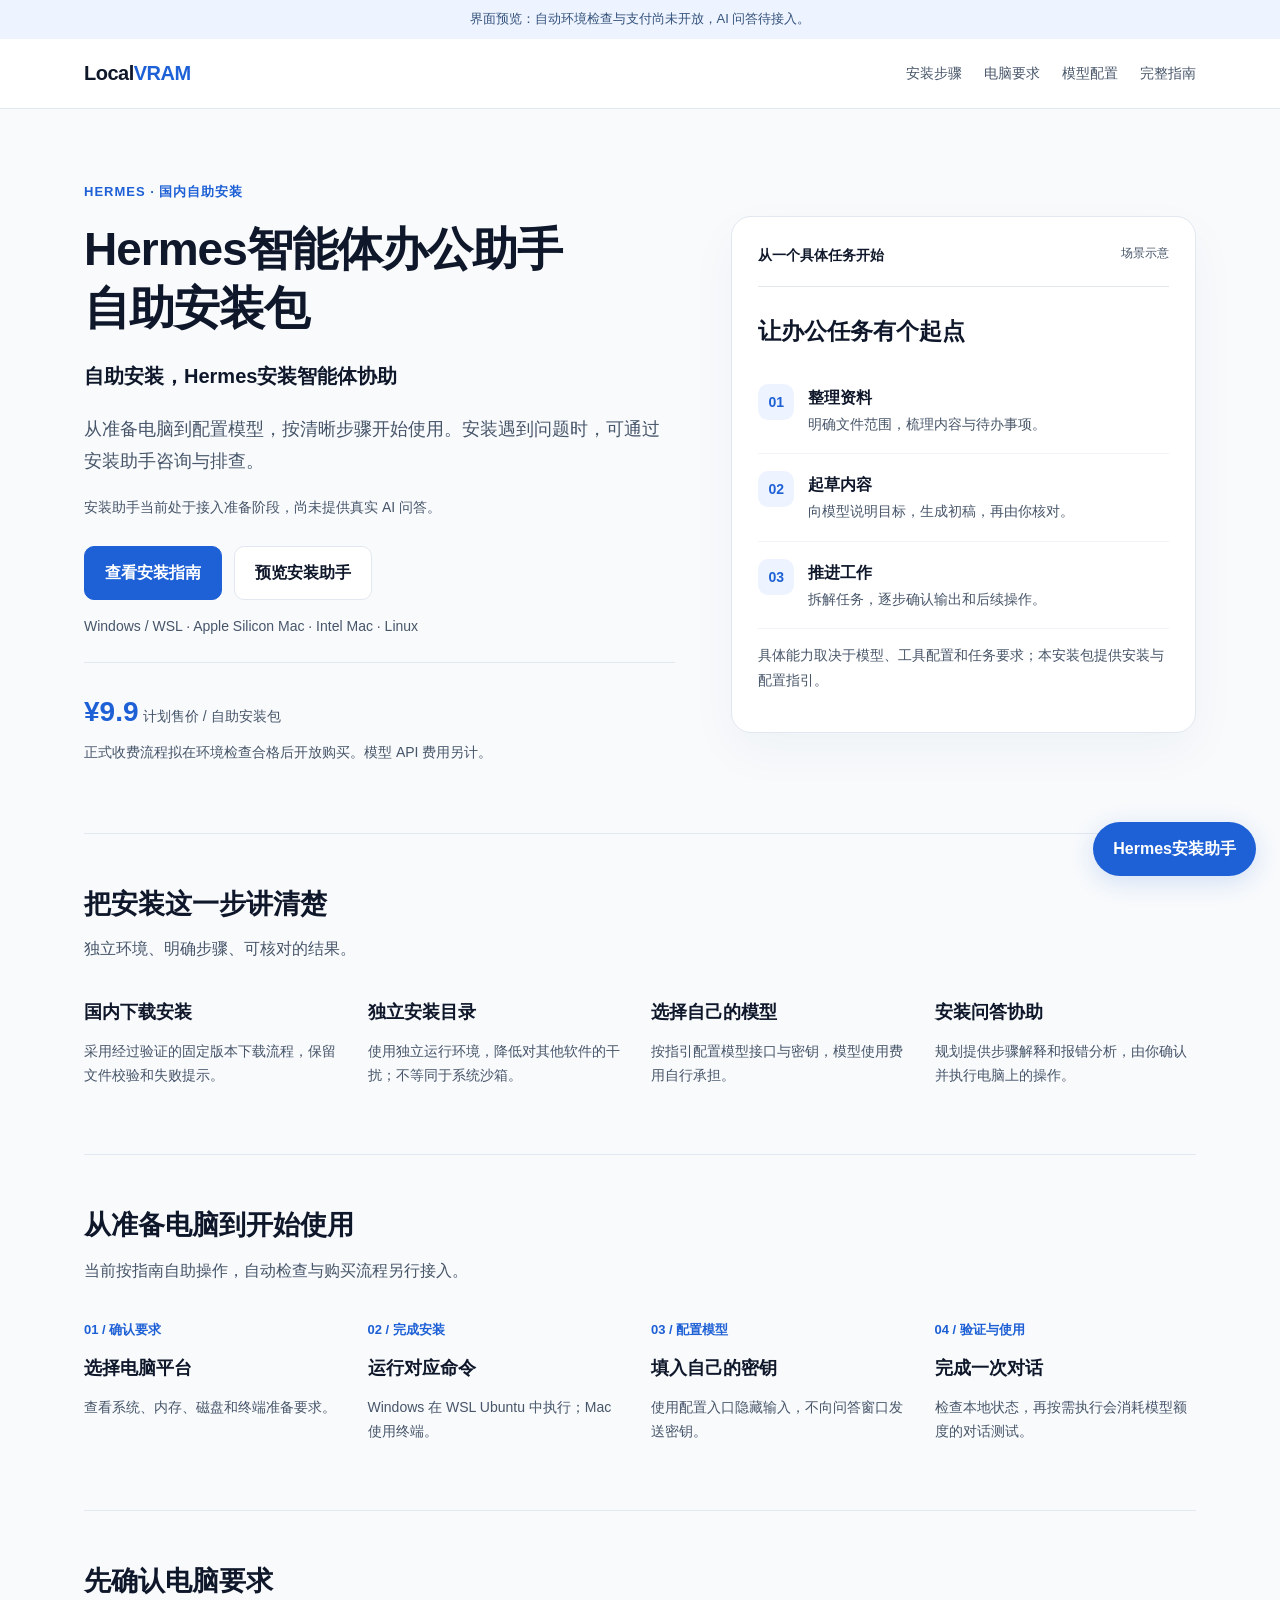
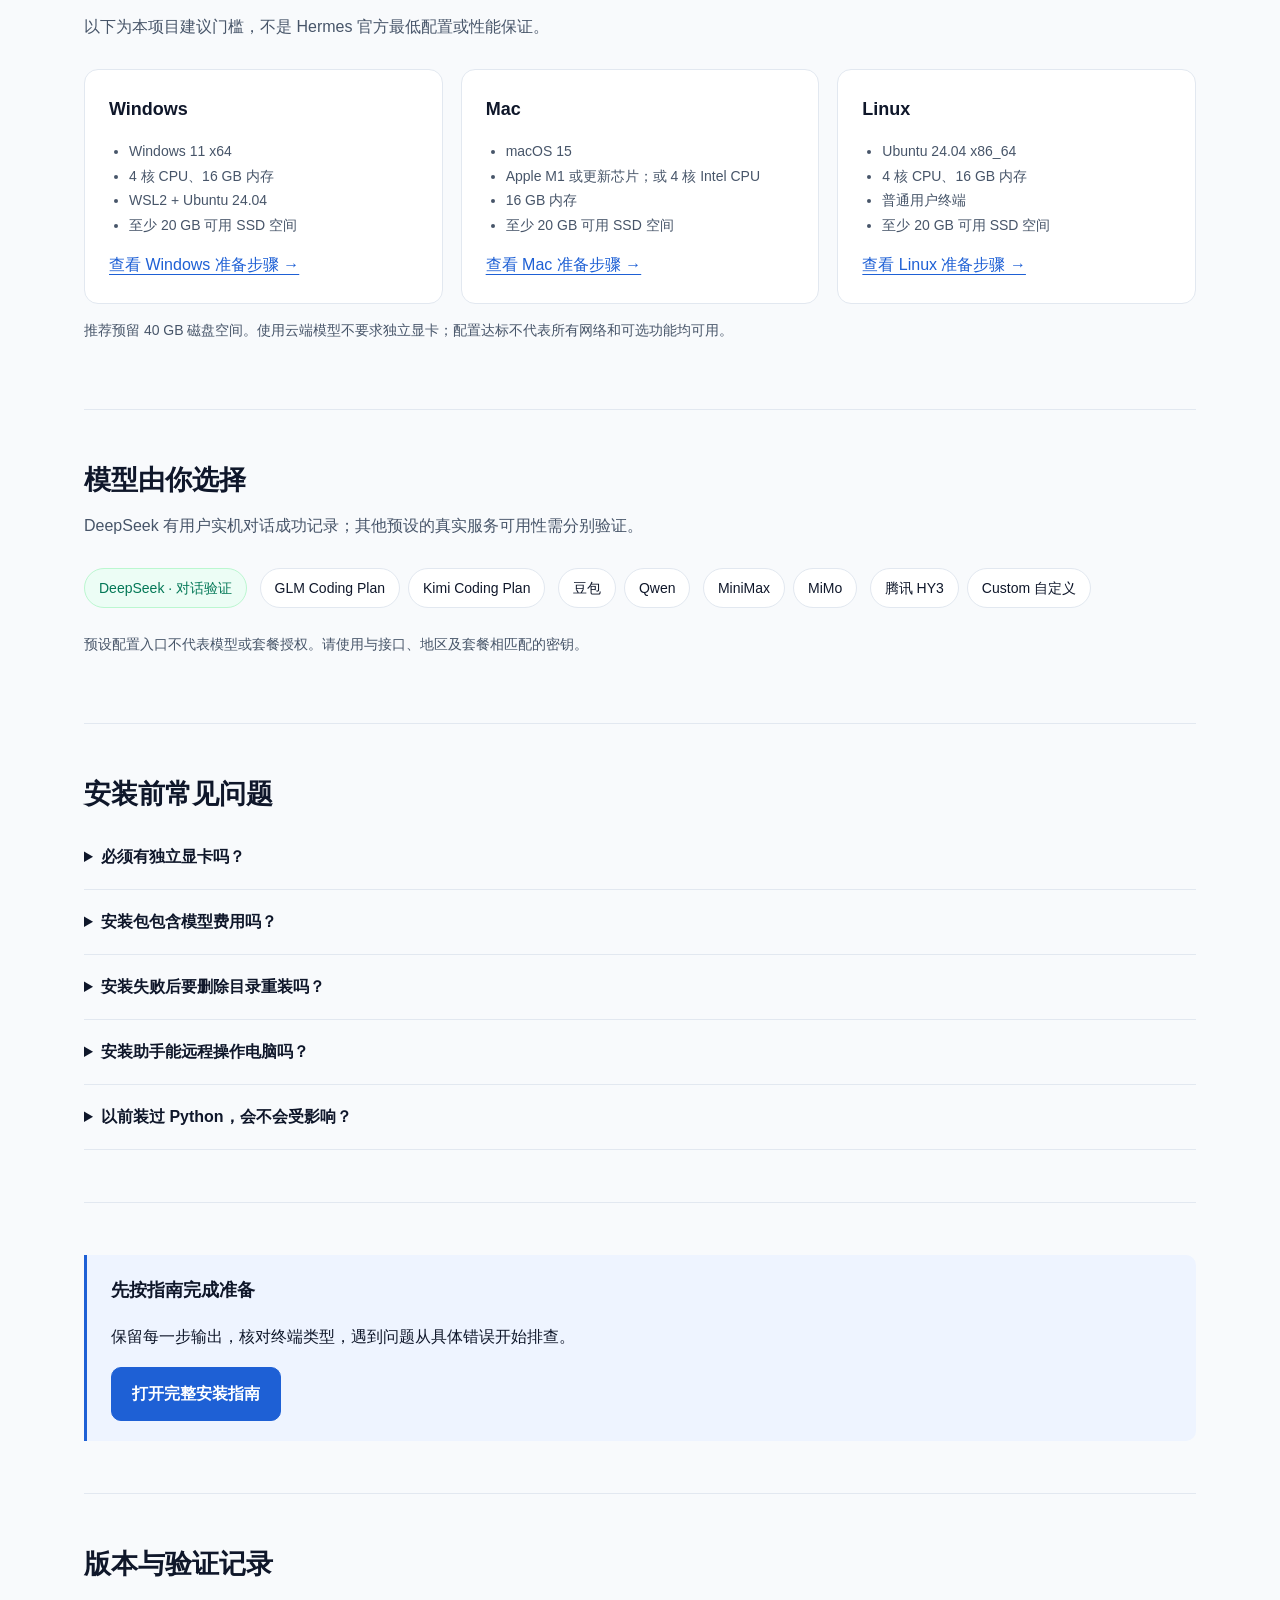
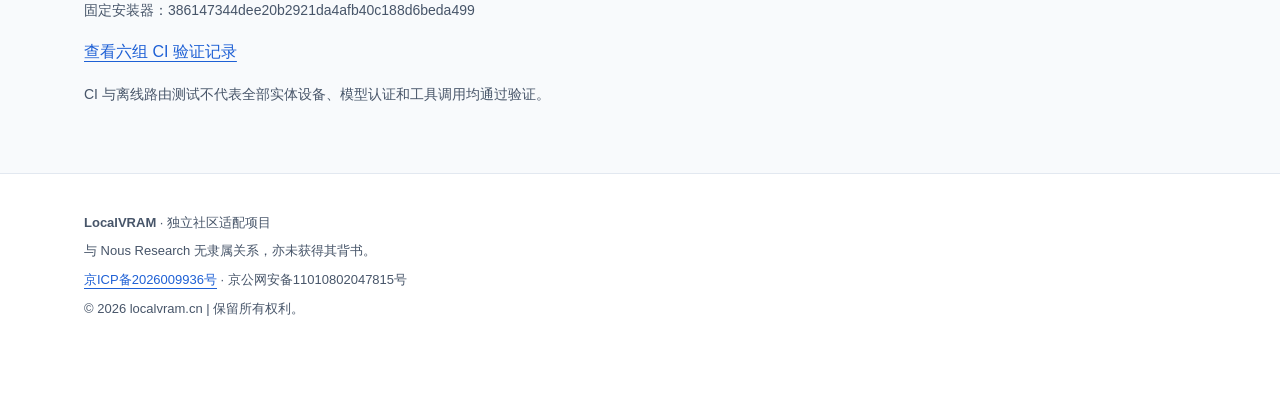
==== commit 38c0c28b: "docs: complete public security registration text in footer" ====
--- a/site/index.html
+++ b/site/index.html
@@ -147,7 +147,7 @@
 <p><strong>LocalVRAM</strong> · 独立社区适配项目</p>
 <p>与 Nous Research 无隶属关系，亦未获得其背书。</p>
 <p><a href="https://beian.miit.gov.cn/" target="_blank"
-rel="noopener noreferrer">京ICP备2026009936号</a> · <span>11010802047815</span></p>
+rel="noopener noreferrer">京ICP备2026009936号</a> · <span>京公网安备11010802047815号</span></p>
 <p>© 2026 localvram.cn | 保留所有权利。</p>
 </div></footer>
 <button class="assistant-launch" id="assistant-launch" type="button"
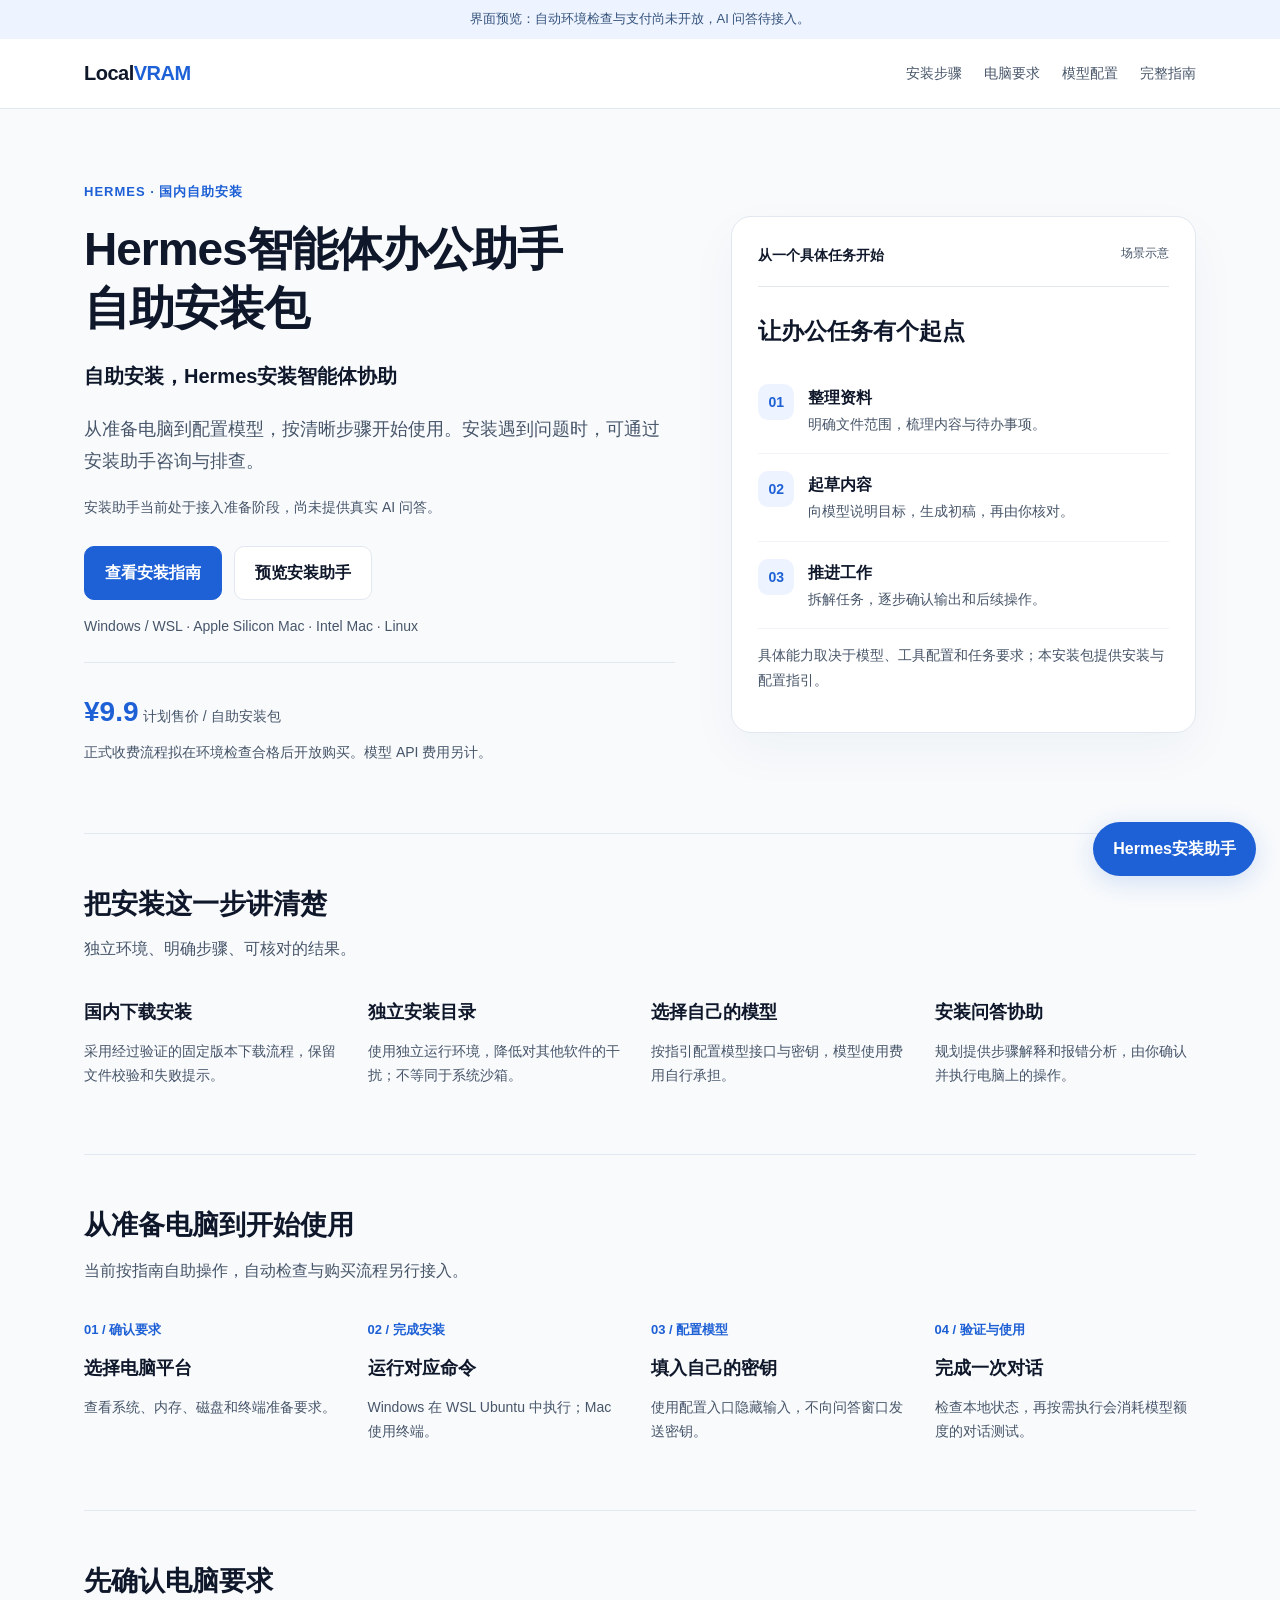
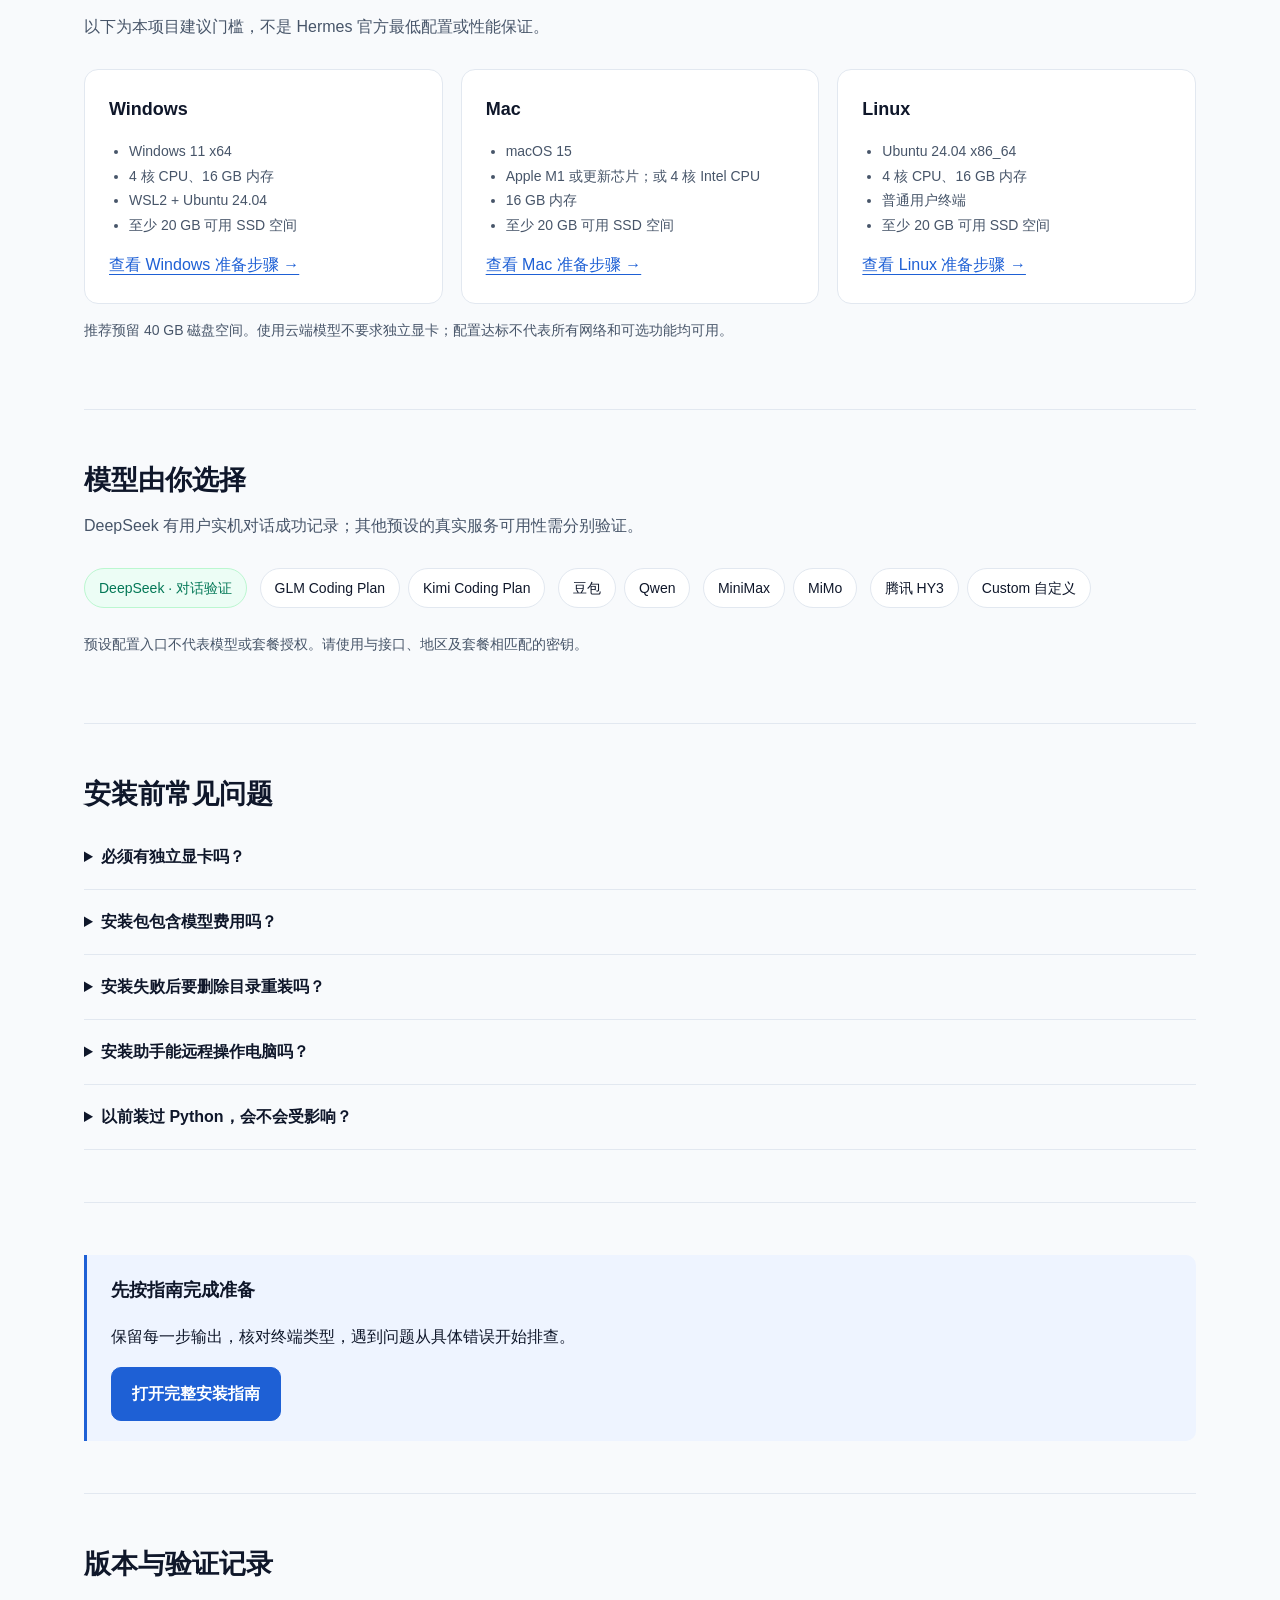
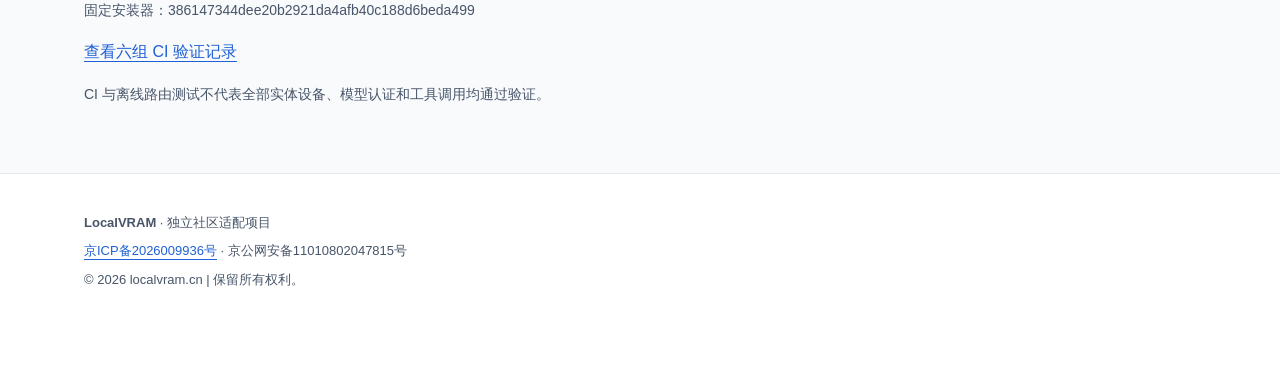
==== commit e3c62f01: "docs: remove disclaimer sentence from footer and guide" ====
--- a/site/index.html
+++ b/site/index.html
@@ -145,7 +145,6 @@
 </main>
 <footer class="footer"><div class="footer-inner">
 <p><strong>LocalVRAM</strong> · 独立社区适配项目</p>
-<p>与 Nous Research 无隶属关系，亦未获得其背书。</p>
 <p><a href="https://beian.miit.gov.cn/" target="_blank"
 rel="noopener noreferrer">京ICP备2026009936号</a> · <span>京公网安备11010802047815号</span></p>
 <p>© 2026 localvram.cn | 保留所有权利。</p>
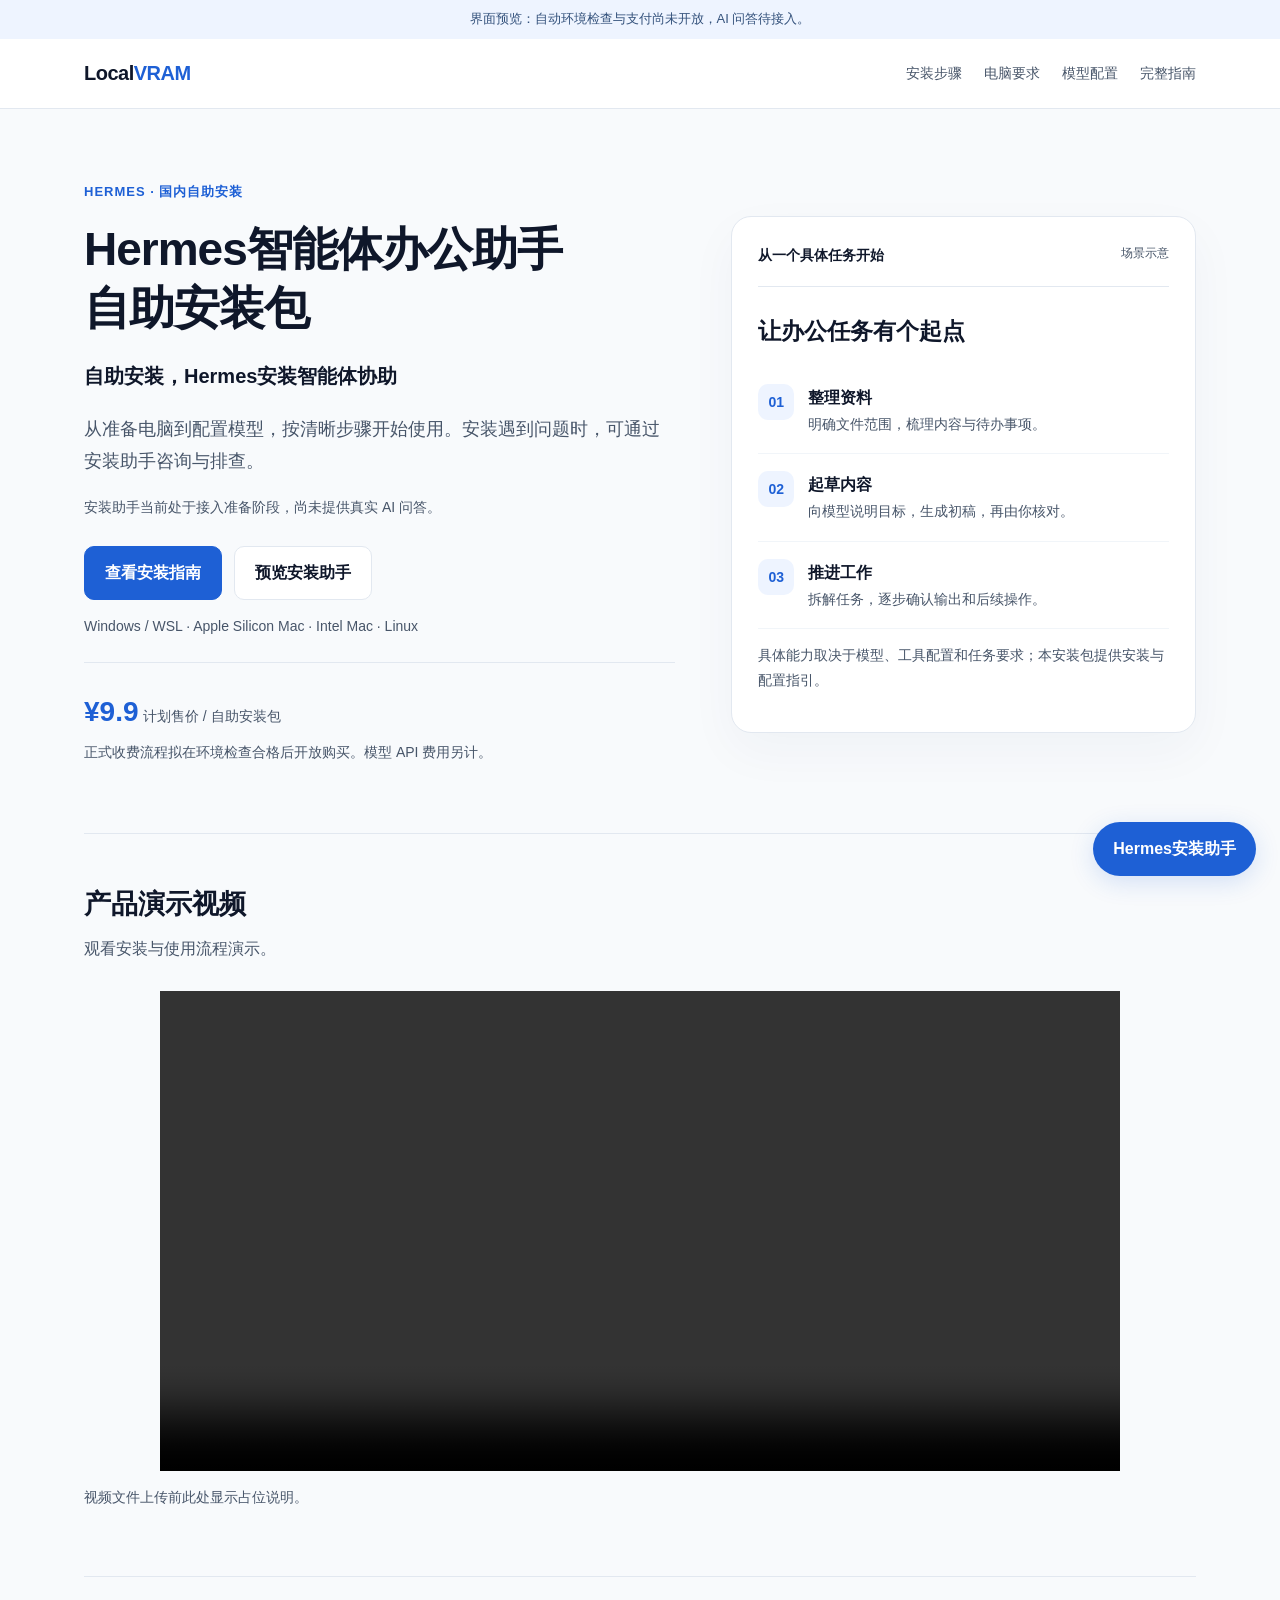
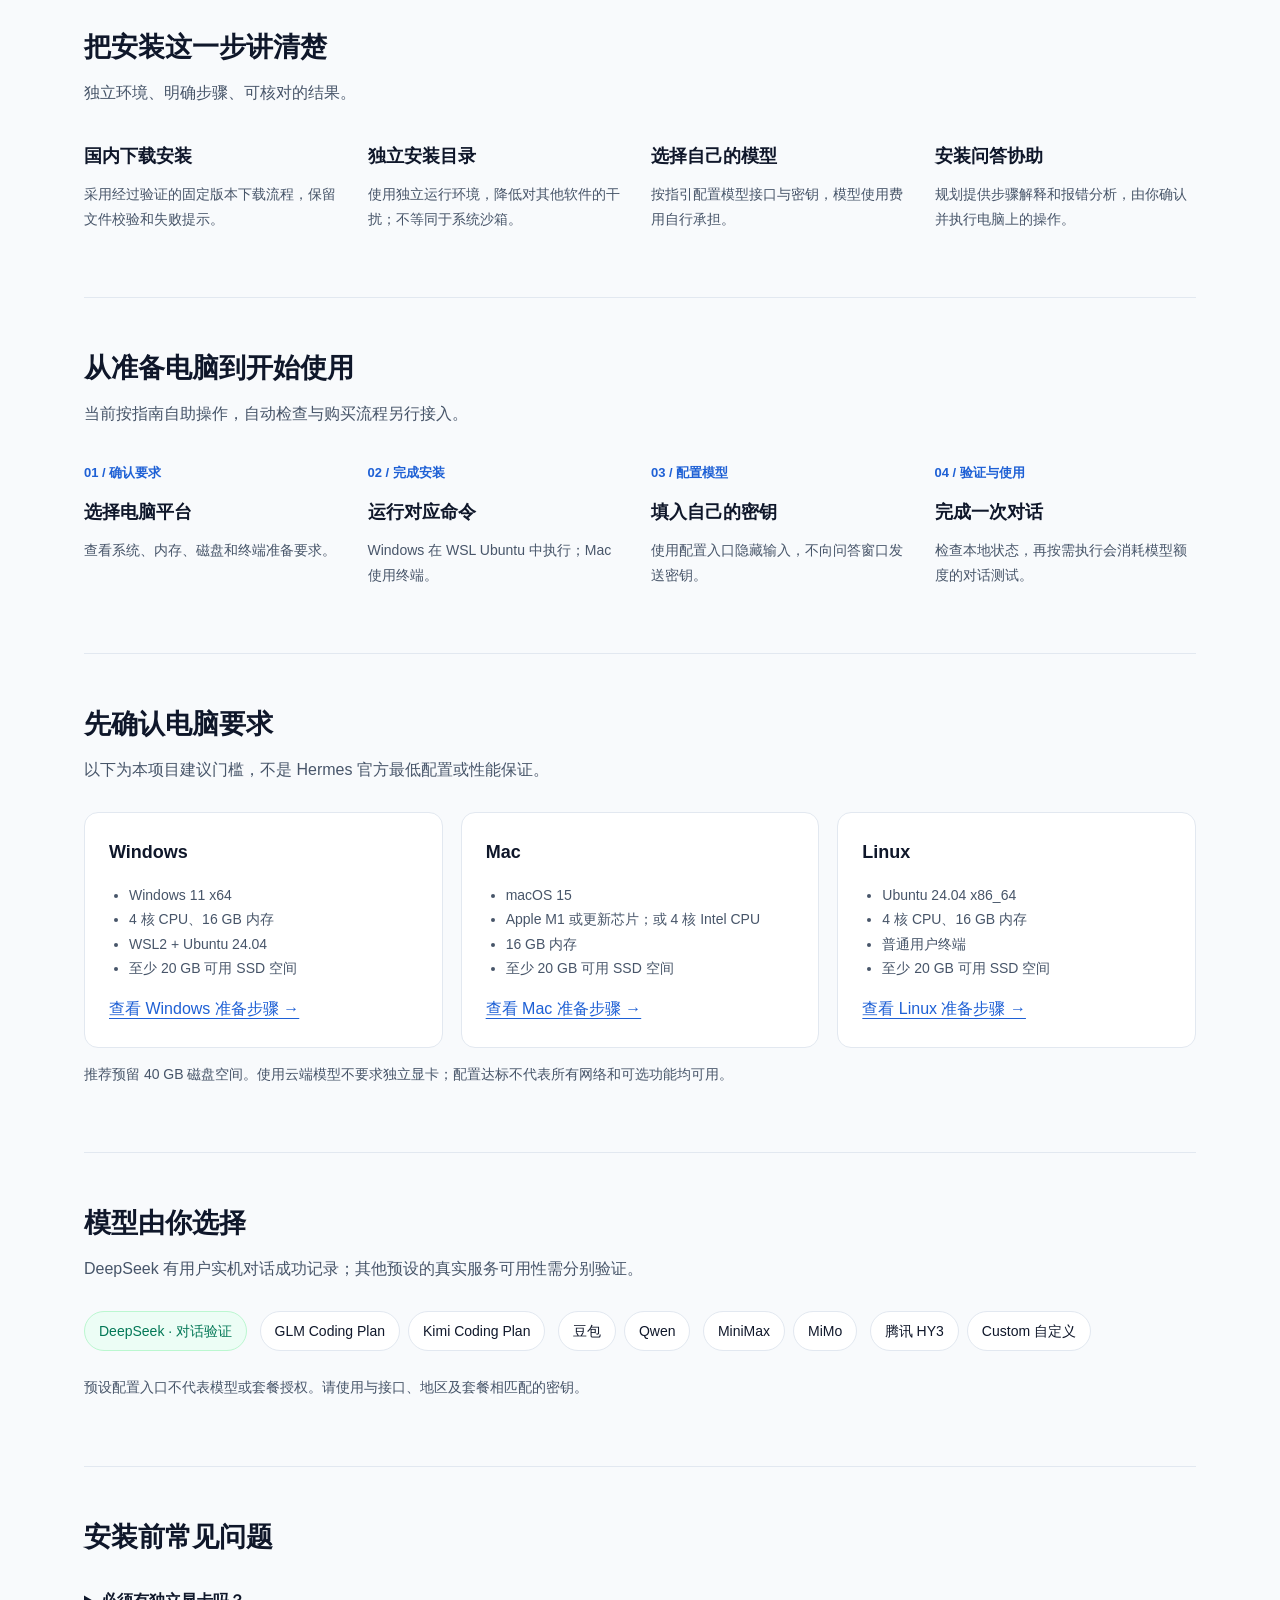
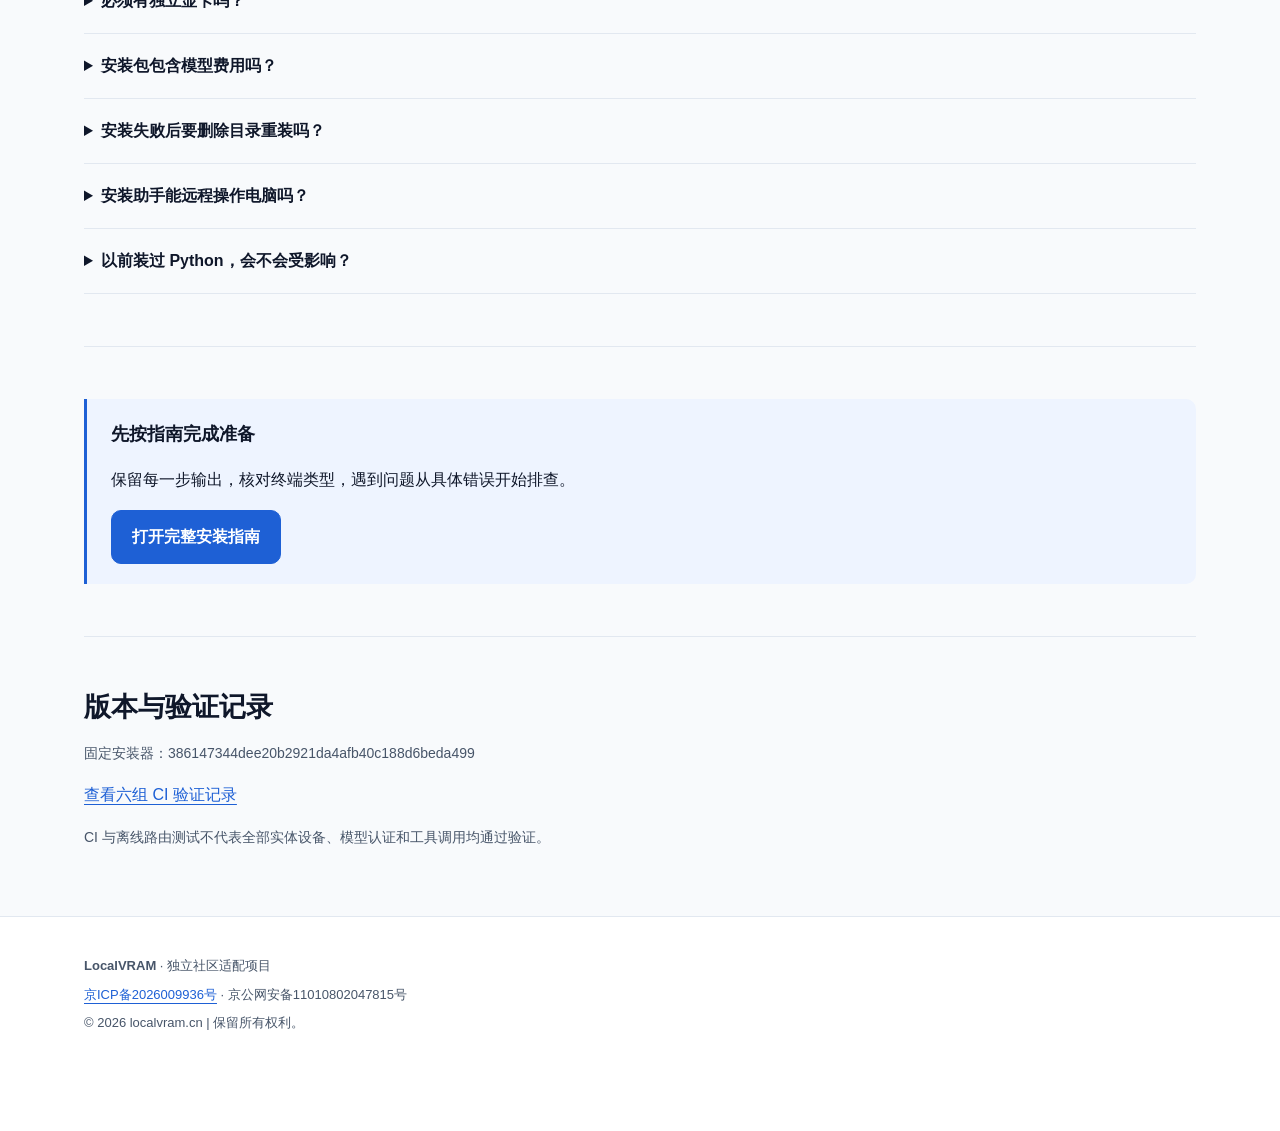
==== commit 55d9d5d9: "feat: add video demo placeholder and quota candidate with offline tests" ====
--- a/site/index.html
+++ b/site/index.html
@@ -53,6 +53,19 @@
 </div>
 </section>
 
+<section class="section" id="video-demo">
+<h2>产品演示视频</h2>
+<p class="section-intro">观看安装与使用流程演示。</p>
+<div class="video-frame">
+<video controls preload="metadata" width="960" height="540"
+poster="" style="max-width:100%;height:auto;display:block;margin:0 auto;background:#000;">
+<source src="media/product-demo.mp4" type="video/mp4">
+您的浏览器不支持视频播放，可直接
+<a href="media/product-demo.mp4">下载视频文件</a>观看。
+</video>
+<p class="small">视频文件上传前此处显示占位说明。</p>
+</div>
+</section>
 <section class="section">
 <h2>把安装这一步讲清楚</h2>
 <p class="section-intro">独立环境、明确步骤、可核对的结果。</p>
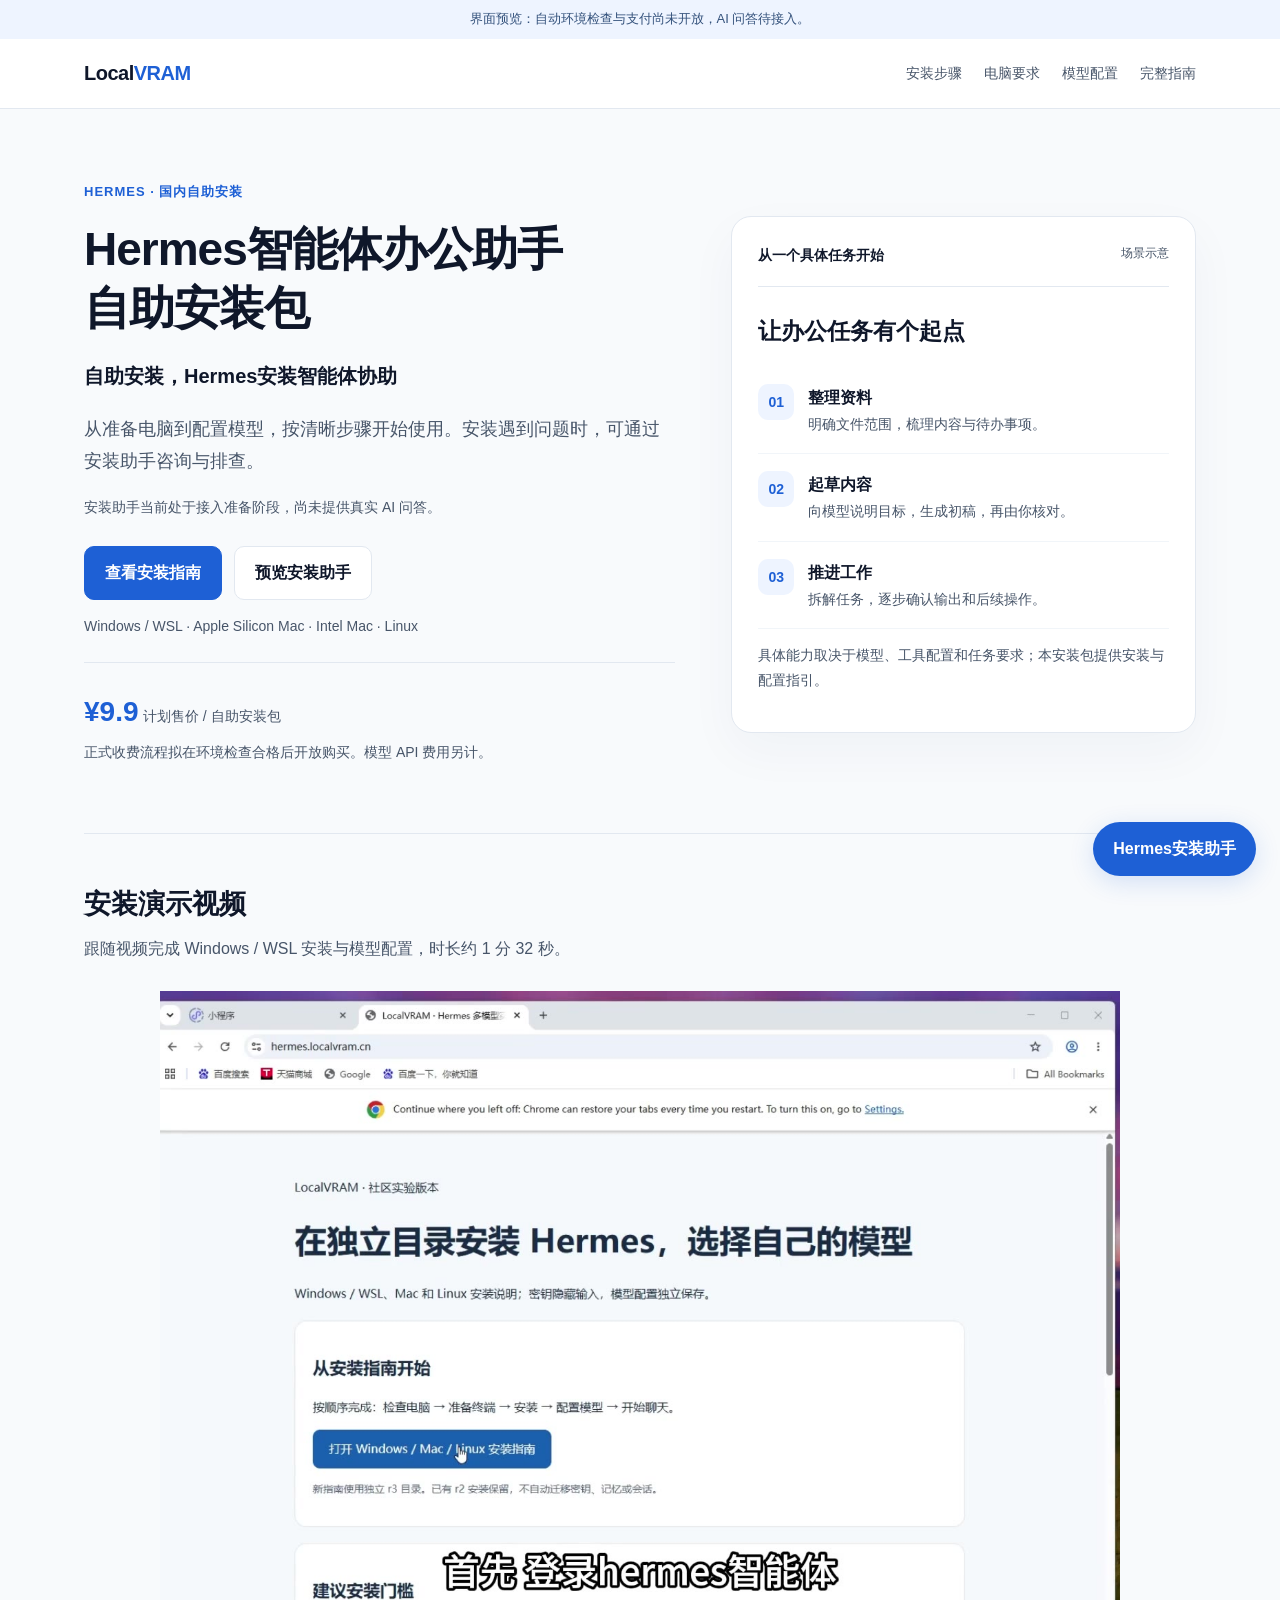
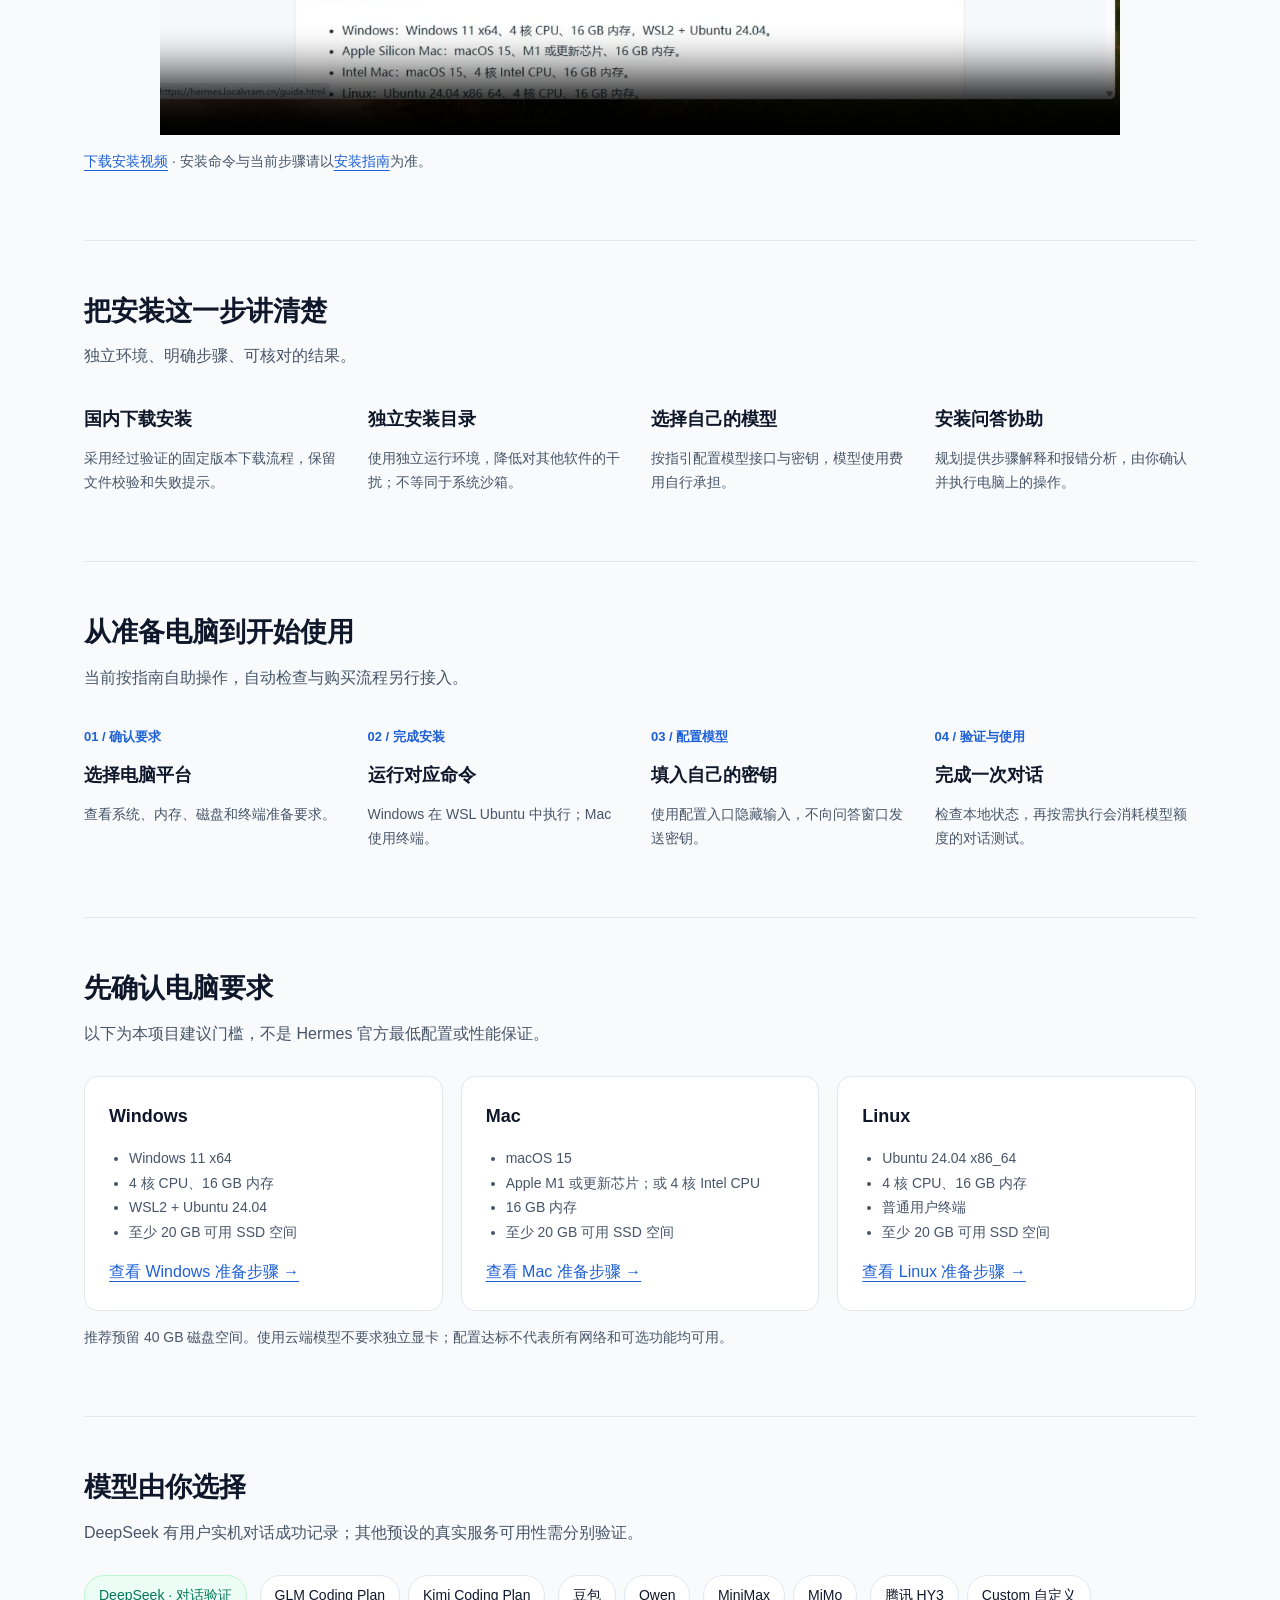
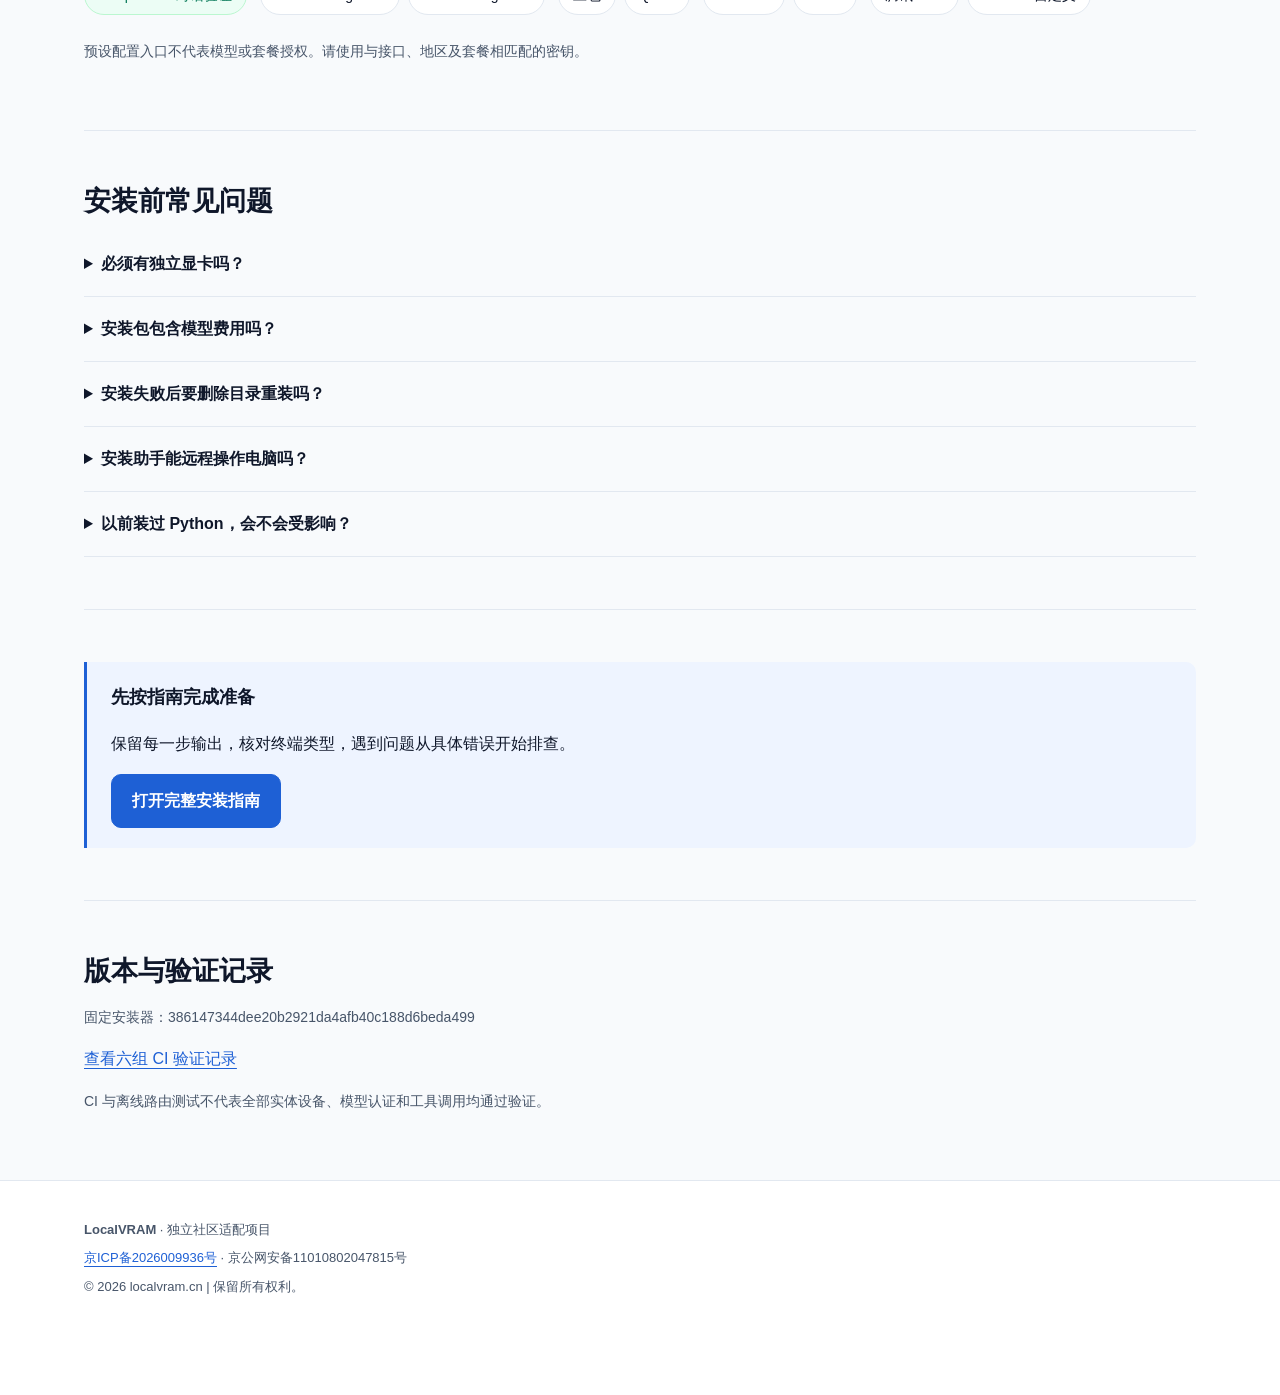
==== commit b3016bcd: "feat: publish installation tutorial video on homepage" ====
--- a/site/index.html
+++ b/site/index.html
@@ -54,16 +54,16 @@
 </section>
 
 <section class="section" id="video-demo">
-<h2>产品演示视频</h2>
-<p class="section-intro">观看安装与使用流程演示。</p>
+<h2>安装演示视频</h2>
+<p class="section-intro">跟随视频完成 Windows / WSL 安装与模型配置，时长约 1 分 32 秒。</p>
 <div class="video-frame">
 <video controls preload="metadata" width="960" height="540"
-poster="" style="max-width:100%;height:auto;display:block;margin:0 auto;background:#000;">
-<source src="media/product-demo.mp4" type="video/mp4">
+poster="media/installvideo-poster.jpg" playsinline aria-label="Hermes 安装演示视频" style="max-width:100%;height:auto;display:block;margin:0 auto;background:#000;">
+<source src="media/installvideo.mp4" type="video/mp4">
 您的浏览器不支持视频播放，可直接
-<a href="media/product-demo.mp4">下载视频文件</a>观看。
+<a href="media/installvideo.mp4">下载视频文件</a>观看。
 </video>
-<p class="small">视频文件上传前此处显示占位说明。</p>
+<p class="small"><a href="media/installvideo.mp4" download>下载安装视频</a> · 安装命令与当前步骤请以<a href="guide.html">安装指南</a>为准。</p>
 </div>
 </section>
 <section class="section">
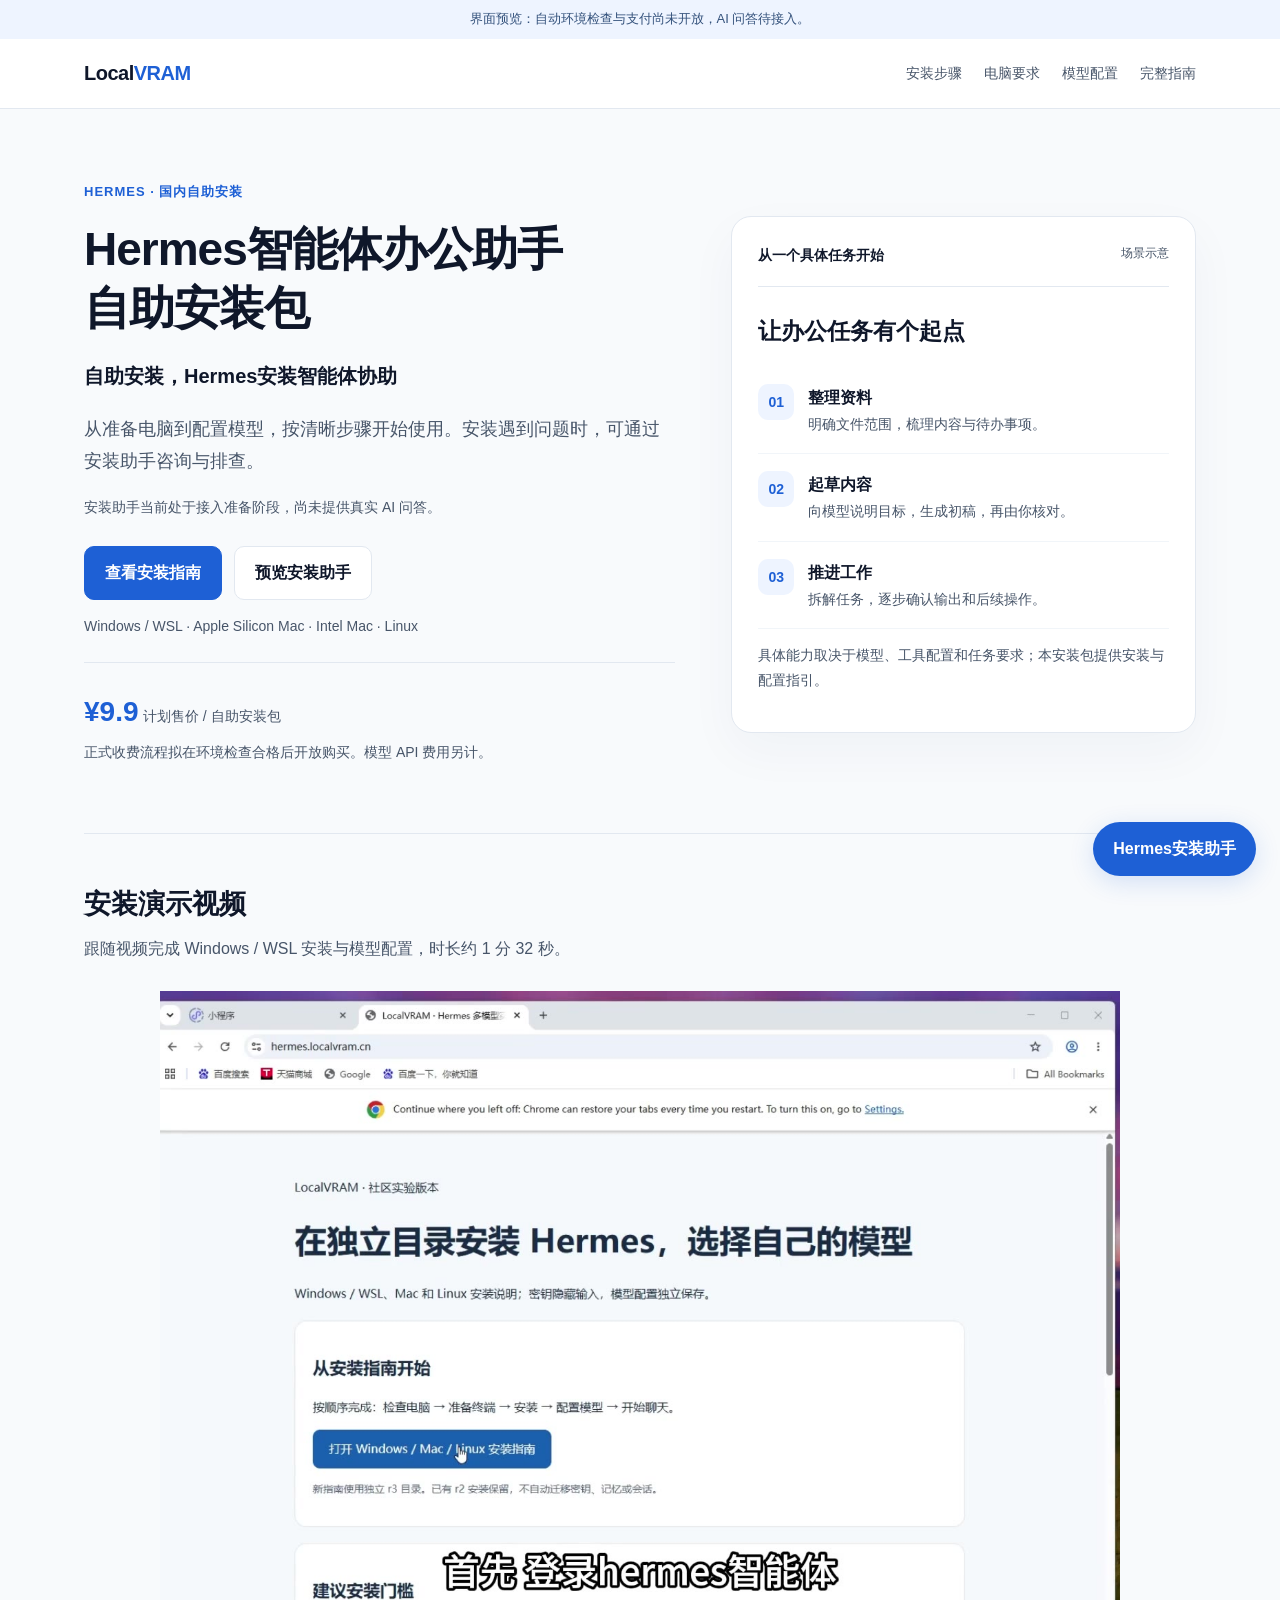
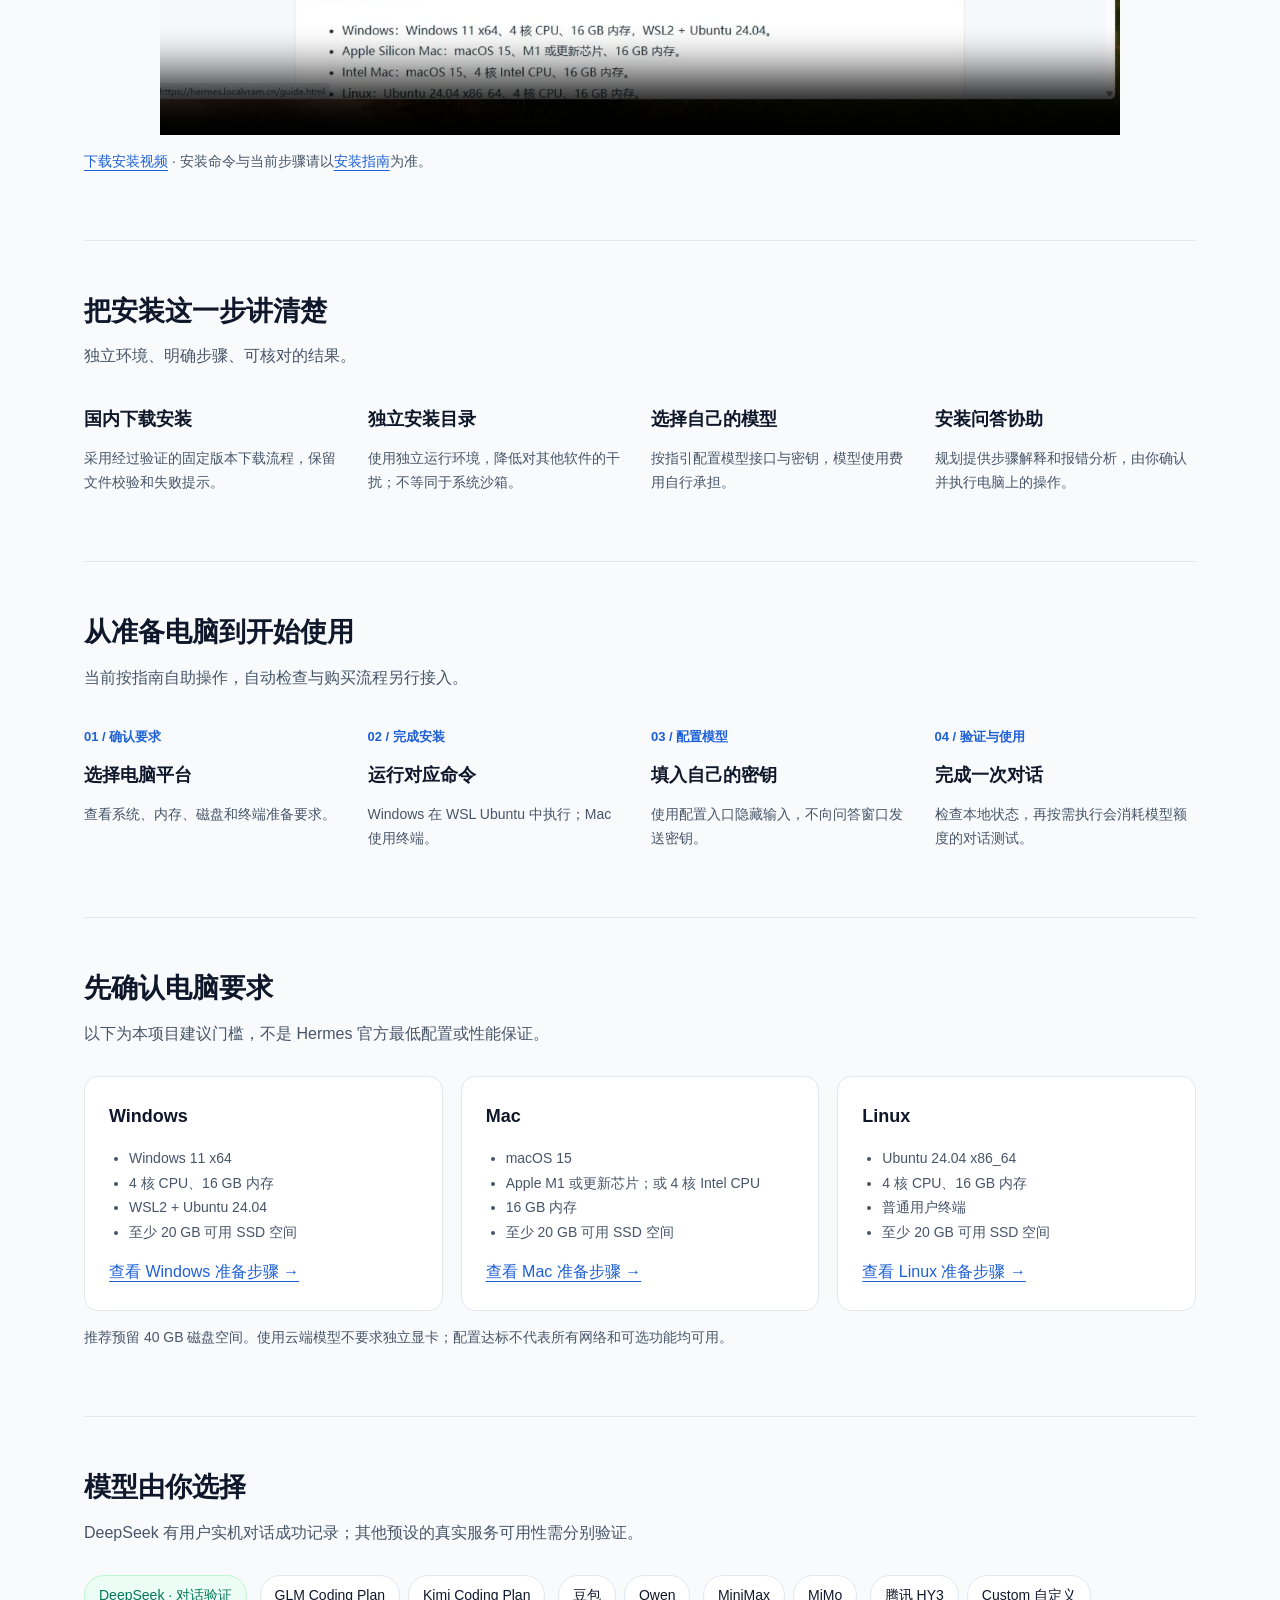
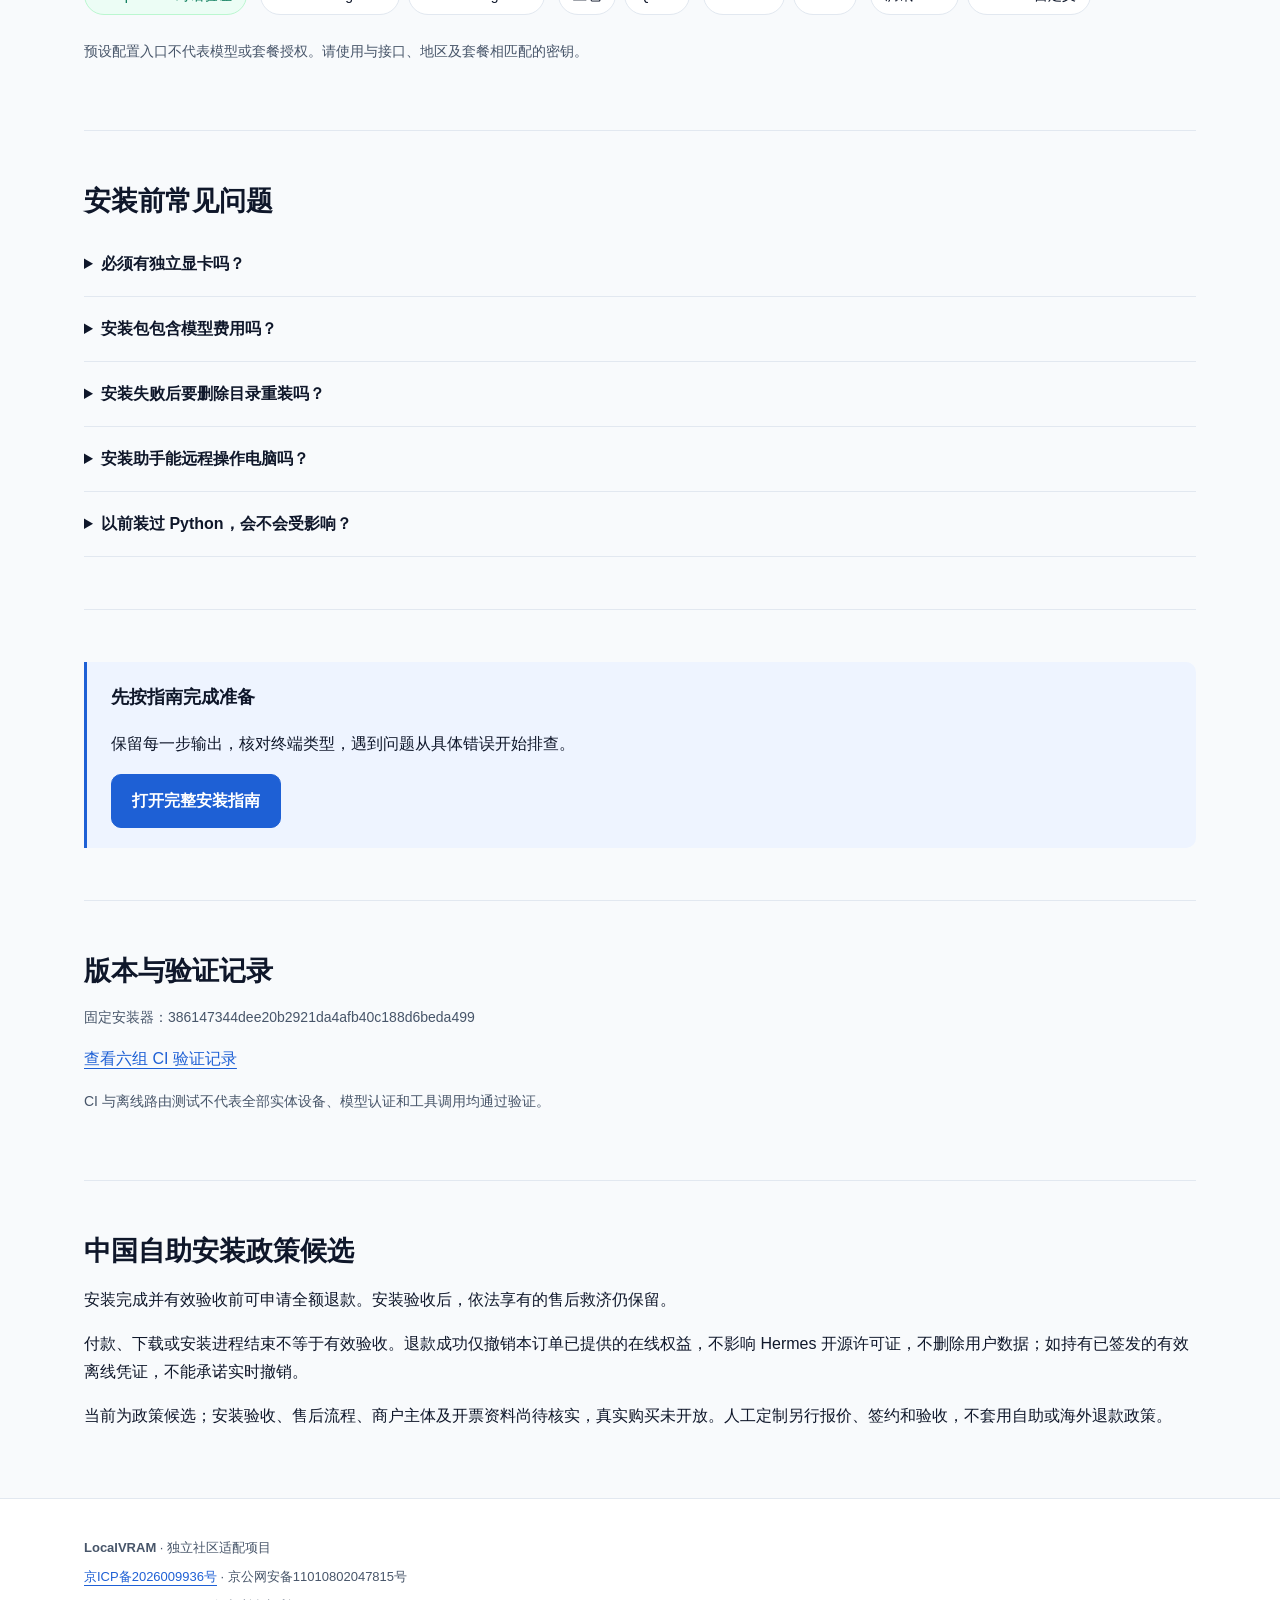
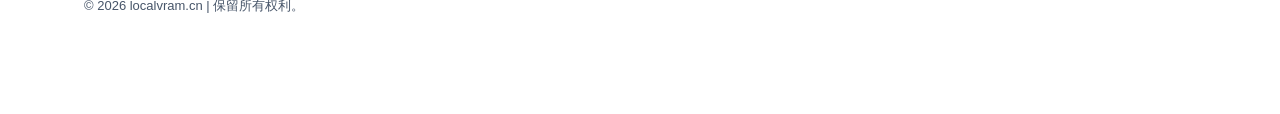
==== commit 9fd5279f: "Align China refund candidate wording and optional reason on main baseline" ====
--- a/site/index.html
+++ b/site/index.html
@@ -155,6 +155,7 @@
 <p><a href="https://github.com/kxz2009-crypto/hermes-cn/actions/runs/37827091899">查看六组 CI 验证记录</a></p>
 <p class="small">CI 与离线路由测试不代表全部实体设备、模型认证和工具调用均通过验证。</p>
 </section>
+<section class="section" id="cn-policy-candidate"><h2>中国自助安装政策候选</h2><p>安装完成并有效验收前可申请全额退款。安装验收后，依法享有的售后救济仍保留。</p><p>付款、下载或安装进程结束不等于有效验收。退款成功仅撤销本订单已提供的在线权益，不影响 Hermes 开源许可证，不删除用户数据；如持有已签发的有效离线凭证，不能承诺实时撤销。</p><p>当前为政策候选；安装验收、售后流程、商户主体及开票资料尚待核实，真实购买未开放。人工定制另行报价、签约和验收，不套用自助或海外退款政策。</p></section>
 </main>
 <footer class="footer"><div class="footer-inner">
 <p><strong>LocalVRAM</strong> · 独立社区适配项目</p>
